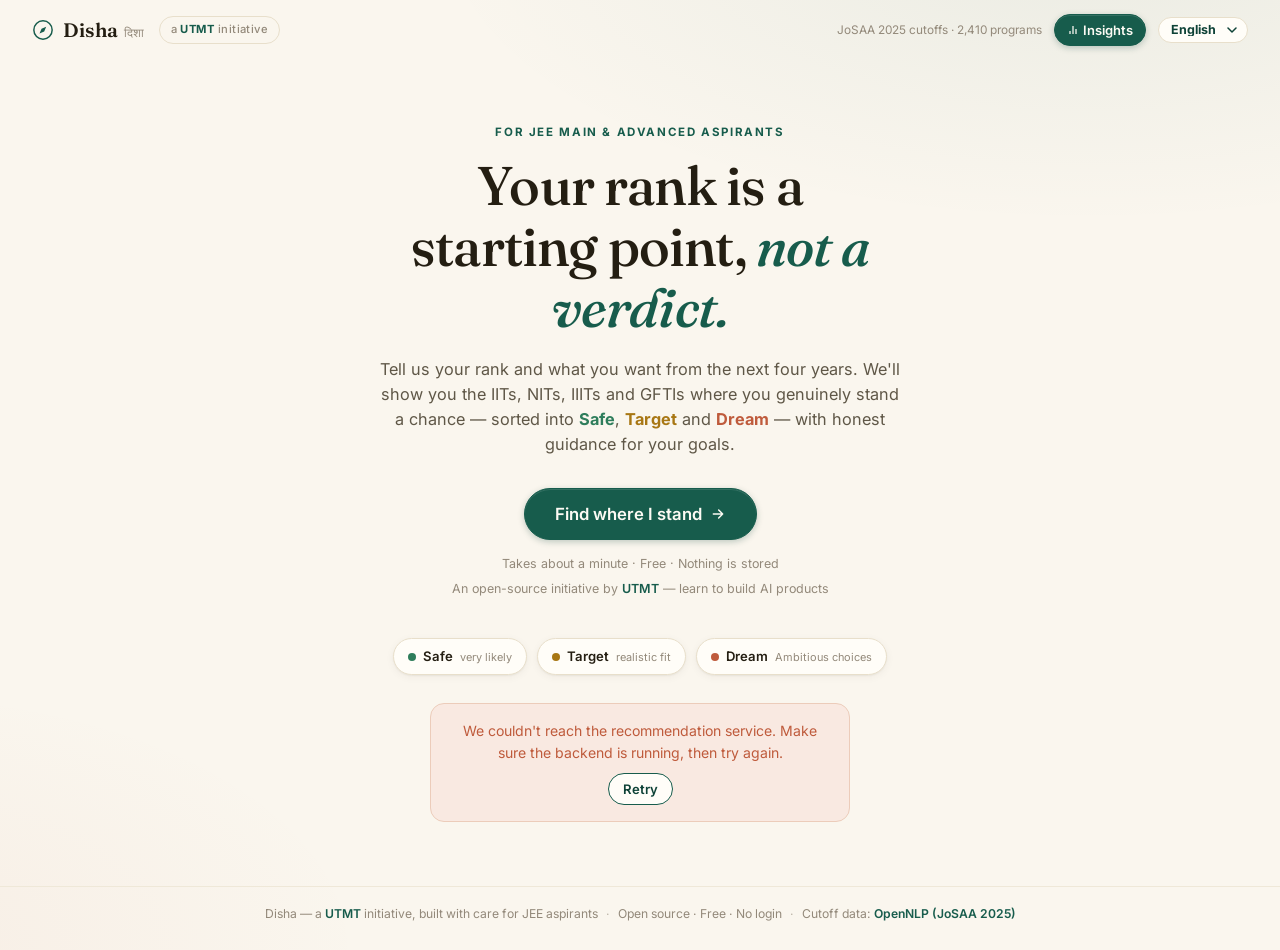
==== templates/disha_templates/index.html @ e451968d "chore: update disclaimer text to accurately reflect JoSAA 2025 R1-R6 multi-category cutoff data" ====
<!DOCTYPE html>
<html lang="en">

<head>
  <meta charset="UTF-8" />
  <meta name="viewport" content="width=device-width, initial-scale=1.0, viewport-fit=cover" />
  <title>Disha — Find your direction after JEE</title>
  <meta name="description"
    content="Disha, a UTMT initiative — a calm, guided college counsellor for JEE aspirants. Enter your rank and goals, and see which IITs, NITs, IIITs and GFTIs realistically fit — grouped into Safe, Target and Dream with personal guidance." />
  <meta name="theme-color" content="#faf6ee" />
  <link rel="icon" type="image/svg+xml" href="assets/favicon.svg" />
  <link rel="apple-touch-icon" href="assets/favicon.svg" />
  <link rel="manifest" href="manifest.json" />
  <!-- Fonts load NON-BLOCKING so first paint never waits on the CDN over slow
       networks. The page renders immediately with the system-font fallbacks in
       style.css; Fraunces / Inter swap in once (if) they arrive. -->
  <link rel="preconnect" href="https://fonts.googleapis.com" />
  <link rel="preconnect" href="https://fonts.gstatic.com" crossorigin />
  <link rel="stylesheet" media="print" onload="this.media='all'"
    href="https://fonts.googleapis.com/css2?family=Fraunces:opsz,wght@9..144,400;9..144,500;9..144,600&family=Inter:wght@400;500;600;700&display=swap" />
  <noscript>
    <link rel="stylesheet"
      href="https://fonts.googleapis.com/css2?family=Fraunces:opsz,wght@9..144,400;9..144,500;9..144,600&family=Inter:wght@400;500;600;700&display=swap" />
  </noscript>
  <link rel="stylesheet" href="css/style.css" />
</head>

<body>

  <!-- ───────────────────────── Header ───────────────────────── -->
  <header class="topbar">
    <a class="wordmark" href="." id="wordmark" aria-label="Disha — home">
      <svg class="wordmark__mark" width="22" height="22" viewBox="0 0 24 24" fill="none" aria-hidden="true">
        <circle cx="12" cy="12" r="10" stroke="currentColor" stroke-width="1.6" />
        <path d="M15.5 8.5l-2.2 5.1-5.1 2.2 2.2-5.1 5.1-2.2z" fill="currentColor" />
      </svg>
      <span class="wordmark__text">Disha <span class="wordmark__devanagari" aria-hidden="true">दिशा</span></span>
    </a>
    <a class="utmt-badge" href="https://www.utmt.org" target="_blank" rel="noopener">a <strong>UTMT</strong>
      initiative</a>
    <div class="topbar__right">
      <span class="topbar__data-note"><span data-i18n="header.dataNotePre">JoSAA 2025 cutoffs · </span><span
          id="program-count">2,410</span><span data-i18n="header.dataNotePost"> programs</span></span>
      <a href="stats" class="btn btn--primary btn--sm" style="text-decoration: none; display: inline-flex; align-items: center; gap: 4px; height: 32px; padding: 0 12px; font-size: 13px;">
        <svg width="12" height="12" viewBox="0 0 24 24" fill="none" stroke="currentColor" stroke-width="2.5">
          <path d="M18 20V10M12 20V4M6 20v-6"/>
        </svg>
        <span>Insights</span>
      </a>
      <select class="lang-select" id="lang-select" aria-label="Select Language">
        <option value="en">English</option>
        <option value="hi">हिन्दी</option>
        <option value="gu">ગુજરાતી</option>
        <option value="kn">ಕನ್ನಡ</option>
      </select>
      <button type="button" class="btn btn--ghost btn--sm" id="restart-btn" data-i18n="header.restart" hidden>Start
        over</button>
    </div>
  </header>

  <main id="main">

    <!-- ───────────────────────── View: Welcome ───────────────────────── -->
    <section class="view view--welcome is-active" id="view-welcome" aria-label="Welcome">
      <div class="welcome">
        <p class="eyebrow welcome__eyebrow" data-i18n="welcome.eyebrow">For JEE Main &amp; Advanced aspirants</p>
        <h1 class="welcome__title" data-i18n-html="welcome.titleHtml">Your rank is a starting&nbsp;point, <em>not a
            verdict.</em></h1>
        <p class="welcome__lede" data-i18n-html="welcome.ledeHtml">
          Tell us your rank and what you want from the next four years.
          We'll show you the IITs, NITs, IIITs and GFTIs where you genuinely stand a chance —
          sorted into <strong class="tone-safe">Safe</strong>, <strong class="tone-target">Target</strong>
          and <strong class="tone-reach">Dream</strong> — with honest guidance for your goals.
        </p>
        <button type="button" class="btn btn--primary btn--lg welcome__cta" id="begin-btn">
          <span data-i18n="welcome.cta">Find where I stand</span>
          <svg width="16" height="16" viewBox="0 0 24 24" fill="none" stroke="currentColor" stroke-width="2.2"
            stroke-linecap="round" stroke-linejoin="round" aria-hidden="true">
            <path d="M5 12h14M13 6l6 6-6 6" />
          </svg>
        </button>
        <p class="welcome__trust" data-i18n="welcome.trust">Takes about a minute · Free · Nothing is stored</p>
        <p class="welcome__utmt" data-i18n-html="welcome.utmtHtml">An open-source initiative by <a
            href="https://www.utmt.org" target="_blank" rel="noopener">UTMT</a> — learn to build AI products</p>

        <div class="welcome__legend" aria-hidden="true">
          <div class="legend-chip"><span class="dot dot--safe"></span><span data-i18n="welcome.legendSafe">Safe</span>
            <small data-i18n="welcome.legendSafeSub">very likely</small></div>
          <div class="legend-chip"><span class="dot dot--target"></span><span
              data-i18n="welcome.legendTarget">Target</span> <small data-i18n="welcome.legendTargetSub">realistic
              fit</small></div>
          <div class="legend-chip"><span class="dot dot--reach"></span><span
              data-i18n="welcome.legendReach">Dream</span> <small data-i18n="welcome.legendReachSub">Ambitious choices</small>
          </div>
        </div>
      </div>

      <div class="offline-note" id="meta-offline" hidden>
        <p data-i18n="welcome.offline">We couldn't reach the recommendation service. Make sure the backend is running,
          then try again.</p>
        <button type="button" class="btn btn--ghost btn--sm" id="retry-meta-btn"
          data-i18n="welcome.retry">Retry</button>
      </div>
    </section>

    <!-- ───────────────────────── View: Guided flow ───────────────────────── -->
    <section class="view view--flow" id="view-flow" aria-label="Your details">
      <div class="flow">
        <div class="flow__head">
          <button type="button" class="flow__back" id="flow-back" data-i18n-aria="flow.back"
            aria-label="Previous question">
            <svg width="16" height="16" viewBox="0 0 24 24" fill="none" stroke="currentColor" stroke-width="2.2"
              stroke-linecap="round" stroke-linejoin="round" aria-hidden="true">
              <path d="M19 12H5M11 18l-6-6 6-6" />
            </svg>
          </button>
          <div class="flow__progress" role="progressbar" aria-valuemin="1" aria-valuemax="5" aria-valuenow="1"
            id="flow-progressbar">
            <div class="flow__progress-fill" id="flow-progress-fill"></div>
          </div>
          <span class="flow__count" id="flow-count">1 / 5</span>
        </div>

        <form id="flow-form" novalidate>

          <!-- Step 1: Ranks -->
          <fieldset class="step" data-step="0">
            <p class="eyebrow" data-i18n="flow.s1Eyebrow">First things first</p>
            <h2 class="step__title" data-i18n="flow.s1Title">What's your rank?</h2>
            <p class="step__hint" data-i18n="flow.s1Hint">Enter whichever ranks you have — at least one. Use your CRL
              (Common Rank List) rank.</p>

            <div class="field">
              <label class="field__label" for="mains-rank" data-i18n="flow.mainsLabel">JEE Main category rank</label>
              <input class="input input--rank" id="mains-rank" type="text" inputmode="numeric" autocomplete="off"
                data-i18n-ph="flow.mainsPlaceholder" placeholder="e.g. 12,500" />
              <p class="field__note" data-i18n="flow.mainsNote">Used for NITs, IIITs and GFTIs.</p>
            </div>

            <div class="field">
              <label class="field__label" for="adv-rank"><span data-i18n="flow.advLabel">JEE Advanced category rank</span> <span
                  class="field__optional" data-i18n="flow.optional">optional</span></label>
              <input class="input input--rank" id="adv-rank" type="text" inputmode="numeric" autocomplete="off"
                data-i18n-ph="flow.advPlaceholder" placeholder="Leave blank if you didn't appear" />
              <p class="field__note" data-i18n="flow.advNote">Used for IITs.</p>
            </div>

            <p class="field__error" id="error-ranks" role="alert" hidden></p>
          </fieldset>

          <!-- Step 2: About you -->
          <fieldset class="step" data-step="1" hidden>
            <p class="eyebrow" data-i18n="flow.s2Eyebrow">About you</p>
            <h2 class="step__title" data-i18n="flow.s2Title">A little about you</h2>
            <p class="step__hint" data-i18n="flow.s2Hint">This decides which seat pools and quotas apply to you.</p>

            <div class="field">
              <span class="field__label" id="gender-label" data-i18n="flow.genderLabel">Gender</span>
              <div class="choice-row" role="radiogroup" aria-labelledby="gender-label" id="gender-row">
                <button type="button" class="choice is-selected" role="radio" aria-checked="true" data-value="male"
                  data-i18n="gender.male">Male</button>
                <button type="button" class="choice" role="radio" aria-checked="false" data-value="female"
                  data-i18n="gender.female">Female</button>
                <button type="button" class="choice" role="radio" aria-checked="false" data-value="other"
                  data-i18n="gender.other">Other</button>
              </div>
              <p class="field__note" id="gender-note">&nbsp;</p>
            </div>

            <div class="field">
              <label class="field__label" for="seat-category" data-i18n="flow.categoryLabel">Reservation
                category</label>
              <select class="input" id="seat-category"></select>
              <div class="checkbox-container">
                <input type="checkbox" id="seat-category-pwd" />
                <label for="seat-category-pwd" data-i18n="flow.pwdLabel">Persons with Disabilities (PwD)</label>
              </div>
              <p class="field__note" id="category-note"></p>
            </div>
          </fieldset>

          <!-- Step 3: Home state -->
          <fieldset class="step" data-step="2" hidden>
            <p class="eyebrow" data-i18n="flow.s3Eyebrow">Where you're from</p>
            <h2 class="step__title" data-i18n="flow.s3Title">Your home state</h2>
            <p class="step__hint" data-i18n="flow.s3Hint">The state where you passed Class 12. NITs reserve half their
              seats for home-state students, so this genuinely changes your options.</p>

            <div class="field">
              <label class="field__label" for="home-state" data-i18n="flow.stateLabel">State / Union Territory</label>
              <select class="input" id="home-state">
                <option value="" disabled selected data-i18n="flow.statePlaceholder">Choose your state…</option>
              </select>
              <p class="field__error" id="error-state" role="alert" hidden></p>
            </div>
          </fieldset>

          <!-- Step 4: Interest (REMOVED FROM ONBOARDING FLOW) -->
          <div id="goal-grid" hidden></div>
          <p id="error-goal" hidden></p>

          <!-- Step 4: Branch preference -->
          <fieldset class="step" data-step="3" hidden>
            <p class="eyebrow" data-i18n="flow.s5Eyebrow">Branch focus</p>
            <h2 class="step__title" data-i18n="flow.s5Title">Any branch in mind?</h2>
            <p class="step__hint" data-i18n="flow.s5Hint">Pick the branch families you'd consider. Leave it on “Any” to
              keep every branch in your results.</p>

            <div class="branch-grid" id="branch-grid" role="group" aria-label="Branch preference"></div>
          </fieldset>

          <!-- Step 5: Review -->
          <fieldset class="step" data-step="4" hidden>
            <p class="eyebrow" data-i18n="flow.s6Eyebrow">One last look</p>
            <h2 class="step__title" data-i18n="flow.s6Title">Did we get this right?</h2>
            <p class="step__hint" data-i18n="flow.s6Hint">Tap any row to change it.</p>

            <ul class="review" id="review-list"></ul>
          </fieldset>

          <div class="flow__foot">
            <button type="submit" class="btn btn--primary btn--lg" id="flow-next"
              data-i18n="flow.continue">Continue</button>
            <p class="flow__kbd-hint"><span data-i18n="flow.kbdHint">press</span> <kbd>Enter</kbd> ↵</p>
          </div>
        </form>
      </div>
    </section>

    <!-- ───────────────────────── View: Loading ───────────────────────── -->
    <section class="view view--loading" id="view-loading" aria-label="Finding your colleges">
      <div class="loading">
        <svg class="loading__compass" width="56" height="56" viewBox="0 0 24 24" fill="none" aria-hidden="true">
          <circle cx="12" cy="12" r="10" stroke="currentColor" stroke-width="1.4" />
          <path d="M15.5 8.5l-2.2 5.1-5.1 2.2 2.2-5.1 5.1-2.2z" fill="currentColor" />
        </svg>
        <p class="loading__text" id="loading-text">Reading last year's cutoffs…</p>
      </div>
    </section>

    <!-- ───────────────────────── View: Error ───────────────────────── -->
    <section class="view view--error" id="view-error" aria-label="Something went wrong" role="alert">
      <div class="error-box">
        <h2 class="error-box__title" data-i18n="error.title">That didn't work</h2>
        <p id="error-message" data-i18n="error.generic">Something went wrong. Please try again.</p>
        <div class="error-box__actions">
          <button type="button" class="btn btn--primary" id="retry-btn" data-i18n="error.retry">Try again</button>
          <button type="button" class="btn btn--ghost" id="error-edit-btn" data-i18n="error.edit">Edit my
            details</button>
        </div>
      </div>
    </section>

    <!-- ───────────────────────── View: Results ───────────────────────── -->
    <section class="view view--results" id="view-results" aria-label="Your results">

      <div class="results-layout">

        <!-- Live "counsellor dashboard" panel: edit any input, results refresh
           instantly. Left sidebar on desktop, collapsible top panel on mobile. -->
        <aside class="results-panel" id="results-panel" aria-label="Edit your inputs">
          <button type="button" class="panel-toggle" id="panel-toggle" aria-expanded="false" aria-controls="panel-body">
            <svg width="15" height="15" viewBox="0 0 24 24" fill="none" stroke="currentColor" stroke-width="2"
              stroke-linecap="round" stroke-linejoin="round" aria-hidden="true">
              <path d="M4 6h16M7 12h10M10 18h4" />
            </svg>
            <span data-i18n="panel.toggle">Filter / Edit</span>
            <svg class="panel-toggle__chevron" width="14" height="14" viewBox="0 0 24 24" fill="none"
              stroke="currentColor" stroke-width="2.2" stroke-linecap="round" stroke-linejoin="round"
              aria-hidden="true">
              <path d="M6 9l6 6 6-6" />
            </svg>
          </button>

          <form class="panel-body" id="panel-body" novalidate>
            <div class="panel-head">
              <p class="eyebrow" data-i18n="panel.title">Your inputs</p>
              <p class="panel__subtitle" data-i18n="panel.subtitle">Change anything — results update live.</p>
            </div>

            <!-- Data Source toggle removed — extended mode no longer available. -->
            <!-- All categories are now enabled in the 2025 dataset. -->

            <div class="panel-field">
              <label class="panel-field__label" for="panel-mains-rank" data-i18n="panel.mainsLabel">JEE Main
                category rank</label>
              <input class="input input--sm" id="panel-mains-rank" type="text" inputmode="numeric" autocomplete="off"
                data-i18n-ph="panel.mainsPlaceholder" placeholder="e.g. 12,500" />
            </div>

            <div class="panel-field">
              <label class="panel-field__label" for="panel-adv-rank" data-i18n="panel.advLabel">JEE Advanced
                category rank</label>
              <input class="input input--sm" id="panel-adv-rank" type="text" inputmode="numeric" autocomplete="off"
                data-i18n-ph="panel.advPlaceholder" placeholder="Optional" />
            </div>

            <div class="panel-field">
              <span class="panel-field__label" id="panel-gender-label" data-i18n="panel.genderLabel">Gender</span>
              <div class="choice-row choice-row--sm" role="radiogroup" aria-labelledby="panel-gender-label"
                id="panel-gender-row"></div>
            </div>

            <!-- seat-category: all categories available in the 2025 dataset -->
            <!-- TODO (reworkable): unlock the select; currently locked to OPEN in applyDataModeToCategory() -->
            <div class="panel-field" id="panel-category-field">
              <label class="panel-field__label" for="panel-seat-category"
                data-i18n="panel.categoryLabel">Category</label>
              <select class="input input--sm" id="panel-seat-category"></select>
              <!-- Category hint removed — all categories now available in 2025 data -->
            </div>

            <div class="panel-field">
              <label class="panel-field__label" for="panel-home-state" data-i18n="panel.stateLabel">Home state</label>
              <select class="input input--sm" id="panel-home-state"></select>
            </div>





            <!-- College vs Branch Priority slider removed and moved to results toolbar -->




            <div class="panel-field">
              <span class="panel-field__label" data-i18n="panel.branchLabel">Branch preference</span>
              <div class="branch-grid branch-grid--compact" id="panel-branch-grid" role="group"
                aria-label="Branch preference"></div>
            </div>

            <p class="panel__updating" id="panel-updating" hidden aria-live="polite">
              <span class="panel__spinner" aria-hidden="true"></span>
              <span data-i18n="panel.updating">Updating…</span>
            </p>
          </form>
        </aside>

        <div class="results-main">

          <div class="results-head">
            <div class="profile-chips" id="profile-chips"></div>
            <div class="results-actions">
              <button type="button" class="btn btn--ghost btn--sm" id="share-btn">
                <svg width="13" height="13" viewBox="0 0 24 24" fill="none" stroke="currentColor" stroke-width="2"
                  stroke-linecap="round" stroke-linejoin="round" aria-hidden="true">
                  <circle cx="18" cy="5" r="3" />
                  <circle cx="6" cy="12" r="3" />
                  <circle cx="18" cy="19" r="3" />
                  <path d="M8.6 13.5l6.8 4M15.4 6.5l-6.8 4" />
                </svg>
                <span data-i18n="results.share">Share</span>
              </button>
              <button type="button" class="btn btn--ghost btn--sm" id="copy-link-btn">
                <svg width="13" height="13" viewBox="0 0 24 24" fill="none" stroke="currentColor" stroke-width="2"
                  stroke-linecap="round" stroke-linejoin="round" aria-hidden="true">
                  <path d="M10 13a5 5 0 007.5.5l3-3a5 5 0 00-7-7l-1.5 1.5" />
                  <path d="M14 11a5 5 0 00-7.5-.5l-3 3a5 5 0 007 7L12 19" />
                </svg>
                <span id="copy-link-label" data-i18n="results.copyLink">Copy link</span>
              </button>
              <button type="button" class="btn btn--ghost btn--sm" id="print-btn">
                <svg width="13" height="13" viewBox="0 0 24 24" fill="none" stroke="currentColor" stroke-width="2"
                  stroke-linecap="round" stroke-linejoin="round" aria-hidden="true">
                  <path d="M6 9V2h12v7" />
                  <path d="M6 18H4a2 2 0 01-2-2v-5a2 2 0 012-2h16a2 2 0 012 2v5a2 2 0 01-2 2h-2" />
                  <rect x="6" y="14" width="12" height="8" />
                </svg>
                <span data-i18n="results.print">Print / Save PDF</span>
              </button>
              <button type="button" class="btn btn--ghost btn--sm" id="edit-profile-btn">
                <svg width="13" height="13" viewBox="0 0 24 24" fill="none" stroke="currentColor" stroke-width="2"
                  stroke-linecap="round" stroke-linejoin="round" aria-hidden="true">
                  <path d="M17 3a2.8 2.8 0 014 4L7.5 20.5 2 22l1.5-5.5L17 3z" />
                </svg>
                <span data-i18n="results.edit">Edit</span>
              </button>
            </div>
          </div>

          <!-- Counsellor's note -->
          <article class="note">
            <div class="note__rule" aria-hidden="true"></div>
            <div class="note__body">
              <p class="eyebrow note__eyebrow" data-i18n="results.noteEyebrow">A note for you</p>
              <h2 class="note__headline" id="note-headline" data-i18n="results.noteHeadlineDefault">Here's where you
                stand.</h2>
              <p class="note__text" id="note-guidance"></p>
              <ul class="note__tips" id="note-tips"></ul>
            </div>
          </article>

          <div class="api-notes" id="api-notes" hidden></div>

          <!-- Standing spectrum header -->
          <div class="spectrum-header" id="spectrum-header" style="display: none;">
            <h4 class="spectrum-title" data-i18n="results.standingTitle">Your standing</h4>
          </div>

          <!-- Standing spectrum -->
          <div class="spectrum" id="spectrum" role="group" aria-label="Your standing at a glance">
            <button type="button" class="zone zone--safe" data-zone="Safe">
              <span class="zone__count" id="zone-count-safe">0</span>
              <span class="zone__name" data-i18n="zones.safeName">Safe</span>
              <span class="zone__sub" data-i18n="zones.safeSub">strong backups</span>
            </button>
            <button type="button" class="zone zone--target is-hot" data-zone="Achievable">
              <span class="zone__count" id="zone-count-target">0</span>
              <span class="zone__name" data-i18n="zones.targetName">Target</span>
              <span class="zone__sub" data-i18n="zones.targetSub">your best-fit zone</span>
            </button>
            <button type="button" class="zone zone--reach" data-zone="Reach">
              <span class="zone__count" id="zone-count-reach">0</span>
              <span class="zone__name" data-i18n="zones.reachName">Dream</span>
              <span class="zone__sub" data-i18n="zones.reachSub">Ambitious choices</span>
            </button>
          </div>
          <p class="spectrum-note" style="font-size: 13px; color: var(--color-text-muted); margin-top: 12px; margin-bottom: 24px; text-align: center;" data-i18n-html="results.standingNote">
            <strong>Safe:</strong> In top 25% of last year's class. &nbsp;
            <strong>Target:</strong> Inside last year's cutoff. &nbsp;
            <strong>Dream:</strong> Outside last year's cutoff, but possible.
          </p>

          <!-- Rank ruler — zoomed-out hero: every eligible pick on one log rank axis -->
          <section class="ruler" id="ruler" role="group" aria-label="Rank ruler: where you stand against every match"
            hidden></section>

          <!-- Filter toolbar -->
          <div class="toolbar" id="toolbar">
            
            <!-- Section 1: Primary Filters -->
            <div class="toolbar-section toolbar-section--primary">
              <div class="toolbar-row">
                <div class="searchbox">
                  <svg width="14" height="14" viewBox="0 0 20 20" aria-hidden="true">
                    <path
                      d="M9 3.5a5.5 5.5 0 1 0 3.4 9.8l3.2 3.2a.9.9 0 0 0 1.3-1.3l-3.2-3.2A5.5 5.5 0 0 0 9 3.5zm-3.7 5.5a3.7 3.7 0 1 1 7.4 0 3.7 3.7 0 0 1-7.4 0z"
                      fill="currentColor" />
                  </svg>
                  <input type="search" id="filter-search" data-i18n-ph="results.searchPlaceholder"
                    placeholder="Search institute or branch…" data-i18n-aria="results.searchAria"
                    aria-label="Search results" />
                </div>
                <div class="type-chips" id="type-chips" role="group" aria-label="Filter by institute type">
                  <button type="button" class="chip is-active" data-type="" data-i18n="results.typeAll">All</button>
                  <button type="button" class="chip" data-type="IIT_TOP5">IIT Top 5</button>
                  <button type="button" class="chip" data-type="IIT_REST">IIT Rest</button>
                  <button type="button" class="chip" data-type="NIT">NIT</button>
                  <button type="button" class="chip" data-type="IIIT">IIIT</button>
                  <button type="button" class="chip" data-type="GFTI">GFTI</button>
                </div>
                <!-- State Filter (in place of region filter) -->
                <select class="sort-select" id="filter-state" aria-label="Filter by state">
                  <option value="all" data-i18n="stateFilter.all">All States</option>
                </select>
              </div>
            </div>

            <!-- Section 2: Recommendation Preferences -->
            <div class="toolbar-section toolbar-section--preferences">
              <div class="toolbar-row">
                <div class="toolbar-controls-group">
                  <div class="priority-group" id="priority-group" style="display: inline-flex; align-items: center; gap: 8px;">
                    <select class="sort-select" id="panel-goal" aria-label="Career goal"></select>
                    <div style="position: relative; display: inline-flex;">
                      <div class="view-toggle" id="priority-toggle" role="group" aria-label="College vs Branch Priority">
                        <button type="button" class="view-toggle-btn" id="priority-branch" data-ratio="0.2">
                          <span class="full-label" data-i18n="results.priorityBranchFull">Favour Branch</span>
                          <span class="short-label" data-i18n="results.priorityBranchShort">Branch</span>
                        </button>
                        <button type="button" class="view-toggle-btn is-active" id="priority-balanced" data-ratio="0.5">
                          <span class="full-label" data-i18n="results.priorityBalanced">Balanced</span>
                          <span class="short-label" data-i18n="results.priorityBalanced">Balanced</span>
                        </button>
                        <button type="button" class="view-toggle-btn" id="priority-college" data-ratio="0.8">
                          <span class="full-label" data-i18n="results.priorityCollegeFull">Favour College</span>
                          <span class="short-label" data-i18n="results.priorityCollegeShort">College</span>
                        </button>
                      </div>
                      <!-- Tooltip prompt for undecided goal -->
                      <div class="priority-tooltip" id="priority-goal-tooltip" hidden>
                        <span data-i18n="results.noGoalPrompt">Set your Career Goal to get branch-specific rankings.</span>
                        <button type="button" class="btn btn--link btn--sm" id="priority-goal-focus" style="padding: 0; text-decoration: underline; color: #fff; font-weight: 600;" data-i18n="results.noGoalPromptAction">Set Goal</button>
                      </div>
                    </div>
                  </div>
                </div>
              </div>
            </div>

            <!-- Section 3: Display Controls -->
            <div class="toolbar-section toolbar-section--display">
              <div class="toolbar-row">
                <div class="toolbar-controls-group">
                  <div class="view-toggle" role="group" aria-label="View toggle">
                    <button type="button" class="view-toggle-btn" id="view-by-branch" data-i18n="results.byBranch">By branch</button>
                    <button type="button" class="view-toggle-btn" id="view-by-college" data-i18n="results.byCollege">By college</button>
                  </div>
                  <select class="sort-select" id="results-sort" aria-label="Sort options"></select>
                </div>
              </div>
            </div>

            <!-- Section 4: Additional Filters & Actions -->
            <div class="toolbar-section toolbar-section--actions">
              <div class="toolbar-row" style="justify-content: space-between;">
                <select class="sort-select" id="filter-region" aria-label="Filter by region" style="flex: 1; max-width: 300px;">
                  <option value="all" data-i18n="region.all">Select geographic location</option>
                  <option value="metro" data-i18n="region.metro">Metro Cities Only</option>
                  <option value="north" data-i18n="region.north">North India</option>
                  <option value="south" data-i18n="region.south">South India</option>
                  <option value="east" data-i18n="region.east">East India</option>
                  <option value="west" data-i18n="region.west">West India</option>
                  <option value="northeast" data-i18n="region.northeast">Northeast / Hills</option>
                </select>
                <button type="button" class="btn--link" id="expand-collapse-all-btn"></button>
              </div>
            </div>

          </div>

          <!-- Result sections (populated by JS) -->
          <div id="result-sections" aria-live="polite"></div>

          <div class="empty-state" id="empty-filtered" hidden>
            <p><strong data-i18n="results.emptyFilteredTitle">Nothing matches those filters.</strong></p>
            <p data-i18n="results.emptyFilteredBody">Try clearing the search or showing all institute types.</p>
            <button type="button" class="btn btn--ghost btn--sm" id="clear-filters-btn"
              data-i18n="results.clearFilters">Clear filters</button>
          </div>

          <div class="empty-state" id="empty-results" hidden>
            <p><strong data-i18n="results.emptyResultsTitle">We couldn't find close matches.</strong></p>
            <p data-i18n="results.emptyResultsBody">Your rank may sit far from this dataset's cutoff windows for the
              filters chosen. Try adding your other rank, or double-check your home state.</p>
            <button type="button" class="btn btn--primary btn--sm" id="empty-edit-btn"
              data-i18n="results.emptyEdit">Edit my details</button>
          </div>



          <p class="disclaimer" data-i18n-html="results.disclaimerHtml">
            Based on actual JoSAA 2025 round-wise cutoff data (R1 to R6) across all reservation categories. 
            These recommendations are for guidance purposes and should be verified with the official JoSAA counselling data on <strong>josaa.nic.in</strong> before finalizing choices.
          </p>

        </div><!-- /.results-main -->
      </div><!-- /.results-layout -->
      <!-- Choice List floating button and drawer -->
      <button type="button" class="btn btn--primary" id="choice-list-trigger"
        style="position: fixed; bottom: 24px; right: 24px; z-index: 1000; box-shadow: 0 4px 20px rgba(0,0,0,0.2); display: none; align-items: center; gap: 8px; border-radius: 50px; padding: 12px 20px;">
        <svg width="16" height="16" viewBox="0 0 24 24" fill="none" stroke="currentColor" stroke-width="2"
          stroke-linecap="round" stroke-linejoin="round">
          <path d="M19 21l-7-5-7 5V5a2 2 0 0 1 2-2h10a2 2 0 0 1 2 2z" />
        </svg>
        <span>My Preference List</span> (<span id="choice-count">0</span>)
      </button>

      <div class="choice-drawer" id="choice-drawer" hidden>
        <div class="choice-drawer__overlay" id="choice-drawer-overlay"></div>
        <div class="choice-drawer__content">
          <div class="choice-drawer__header">
            <h3>My Preference List</h3>
            <div style="display: flex; align-items: center; gap: 12px;">
              <button type="button" class="btn btn--link btn--sm" id="choice-clear-all" style="color: #ef4444; padding: 0 4px; font-size: 13px; font-weight: 500; display: none; background: transparent; border: none; cursor: pointer;">Clear All</button>
              <button type="button" class="choice-drawer__close" id="choice-drawer-close" style="margin-left: 4px;">&times;</button>
            </div>
          </div>
          <div class="choice-drawer__body">
            <p class="choice-drawer__hint">Drag and drop options to rearrange your custom preference list.</p>
            <ul class="choice-drawer__list" id="choice-drawer-list"></ul>
          </div>
          <div class="choice-drawer__footer" style="display: flex; gap: 12px; margin-top: 16px;">
            <button type="button" class="btn btn--ghost btn--sm" id="choice-export-csv" style="flex: 1;">Export
              CSV</button>
            <button type="button" class="btn btn--primary btn--sm" id="choice-export-pdf" style="flex: 1;">Print
              List</button>
          </div>
        </div>
      </div>

    </section>

  </main>

  <footer class="footer">
    <span data-i18n-html="footer.aboutHtml">Disha — a <a href="https://www.utmt.org" target="_blank"
        rel="noopener">UTMT</a> initiative, built with care for JEE aspirants</span>
    <span class="footer__sep" aria-hidden="true">·</span>
    <span data-i18n="footer.openSource">Open source · Free · No login</span>
    <span class="footer__sep" aria-hidden="true">·</span>
    <span data-i18n-html="footer.dataHtml">Cutoff data: <a href="https://github.com/atmabodha/OpenNLP" target="_blank"
        rel="noopener">OpenNLP (JoSAA 2025)</a></span>
  </footer>

  <script src="js/config.js"></script>
  <script src="js/i18n.js"></script>
  <script src="js/api.js"></script>
  <script src="js/app.js" defer></script>
</body>

</html>
---- templates/disha_templates/css/style.css ----
/* ════════════════════════════════════════════════════════════════════════
   Disha — design system
   A warm, editorial "counsellor's desk" aesthetic:
   paper cream surfaces, deep ink type, pine / ochre / terracotta accents.
   Fraunces (display serif) + Inter (UI sans). Mobile-first.
   ════════════════════════════════════════════════════════════════════════ */

:root {
  /* surfaces */
  --paper: #faf6ee;
  --paper-deep: #f2ecdd;
  --card: #fffdf8;
  --line: #e8dfcb;
  --line-soft: #efe8d8;

  /* ink */
  --ink: #241e12;
  --ink-soft: #5f5747;
  --ink-faint: #93897a;

  /* brand */
  --pine: #175c4c;
  --pine-deep: #0e4237;
  --pine-tint: #e3ede7;

  /* zones */
  --safe: #2e7d5b;
  --safe-bg: #e8f1e9;
  --safe-line: #c4dcc9;
  --target: #a87714;
  --target-bg: #f7eed7;
  --target-line: #e6d4a8;
  --reach: #bf5b3c;
  --reach-bg: #f9e9e1;
  --reach-line: #ecccba;

  /* misc */
  --radius: 14px;
  --radius-sm: 9px;
  --shadow-sm: 0 1px 2px rgba(60, 48, 22, 0.06), 0 2px 8px rgba(60, 48, 22, 0.05);
  --shadow-md: 0 2px 6px rgba(60, 48, 22, 0.07), 0 12px 32px rgba(60, 48, 22, 0.09);
  --serif: "Fraunces", "Georgia", serif;
  --sans: "Inter", -apple-system, "Segoe UI", sans-serif;
  --ease-out: cubic-bezier(0.22, 1, 0.36, 1);
}

/* ── Reset & base ──────────────────────────────────────────────────────── */

*,
*::before,
*::after {
  box-sizing: border-box;
}

/* [hidden] must always win, even over display rules below */
[hidden] {
  display: none !important;
}

html {
  -webkit-text-size-adjust: 100%;
}

body {
  margin: 0;
  min-height: 100dvh;
  display: flex;
  flex-direction: column;
  font-family: var(--sans);
  font-size: 16px;
  line-height: 1.55;
  color: var(--ink);
  background:
    radial-gradient(1100px 500px at 85% -8%, rgba(23, 92, 76, 0.07), transparent 60%),
    radial-gradient(900px 480px at -10% 100%, rgba(191, 91, 60, 0.05), transparent 55%),
    var(--paper);
  -webkit-font-smoothing: antialiased;
}

h1,
h2,
h3 {
  margin: 0;
  font-weight: 600;
}

p {
  margin: 0;
}

ul {
  margin: 0;
  padding: 0;
  list-style: none;
}

fieldset {
  margin: 0;
  padding: 0;
  border: 0;
  min-width: 0;
}

kbd {
  font-family: var(--sans);
  font-size: 0.72rem;
  padding: 2px 6px;
  border: 1px solid var(--line);
  border-bottom-width: 2px;
  border-radius: 5px;
  background: var(--card);
  color: var(--ink-soft);
}

::selection {
  background: rgba(23, 92, 76, 0.18);
}

:focus-visible {
  outline: 2px solid var(--pine);
  outline-offset: 2px;
  border-radius: 4px;
}

/* ── Shared atoms ──────────────────────────────────────────────────────── */

.eyebrow {
  font-size: 0.72rem;
  font-weight: 700;
  letter-spacing: 0.14em;
  text-transform: uppercase;
  color: var(--pine);
}

.tone-safe {
  color: var(--safe);
}

.tone-target {
  color: var(--target);
}

.tone-reach {
  color: var(--reach);
}

/* Accessibility Focus Rings */
.btn:focus-visible, 
.choice:focus-visible, 
.chip:focus-visible, 
.view-toggle-btn:focus-visible, 
.zone:focus-visible, 
.panel-toggle:focus-visible, 
.data-mode-btn:focus-visible, 
.rsection__toggle-btn:focus-visible, 
.ccard__history-btn:focus-visible,
.choice-drawer__close:focus-visible,
.choice-drawer__item-remove:focus-visible,
.lang-select:focus-visible,
.flow__back:focus-visible,
.goal-card:focus-visible,
.branch-chip:focus-visible {
  outline: 2.5px solid var(--pine);
  outline-offset: 2px;
}

.btn {
  display: inline-flex;
  align-items: center;
  justify-content: center;
  gap: 8px;
  font-family: var(--sans);
  font-size: 0.95rem;
  font-weight: 600;
  padding: 12px 22px;
  border-radius: 999px;
  border: 1.5px solid transparent;
  cursor: pointer;
  transition: transform 0.1s var(--ease-out), box-shadow 0.2s, background-color 0.2s, border-color 0.2s, color 0.2s;
  -webkit-tap-highlight-color: transparent;
}

.btn:active {
  transform: scale(0.96);
}

.btn--primary {
  background: var(--pine);
  color: #fdfbf4;
  border-color: var(--pine);
  box-shadow: 0 2px 6px rgba(14, 66, 55, 0.25), inset 0 1px 0 rgba(255, 255, 255, 0.12);
}

.btn--primary:hover {
  background: var(--pine-deep);
  border-color: var(--pine-deep);
}

.btn--ghost {
  background: var(--card);
  color: var(--pine-deep);
  border-color: var(--pine);
}

.btn--ghost:hover {
  border-color: var(--pine-deep);
  color: var(--pine-deep);
  background: var(--pine-tint);
}

.btn--link {
  background: var(--card);
  border: 1.5px solid var(--pine);
  border-radius: 999px;
  padding: 6px 14px;
  color: var(--pine-deep);
  font-family: var(--sans);
  font-size: 0.8rem;
  font-weight: 700;
  cursor: pointer;
  display: inline-flex;
  align-items: center;
  gap: 4px;
  transition: background-color 0.15s, color 0.15s, border-color 0.15s, transform 0.1s;
  text-decoration: none;
  -webkit-tap-highlight-color: transparent;
}

.btn--link:hover {
  background: var(--pine-tint);
  border-color: var(--pine-deep);
  color: var(--pine-deep);
}

.btn--link:active {
  transform: scale(0.96);
}

.btn--lg {
  font-size: 1.05rem;
  padding: 15px 30px;
}

.btn--sm {
  font-size: 0.82rem;
  padding: 7px 14px;
}

.btn[disabled] {
  opacity: 0.55;
  cursor: default;
  pointer-events: none;
}

/* ── Topbar ────────────────────────────────────────────────────────────── */

.topbar {
  display: flex;
  align-items: center;
  justify-content: space-between;
  gap: 12px;
  padding: 14px clamp(16px, 4vw, 32px);
}

.wordmark {
  display: inline-flex;
  align-items: center;
  gap: 9px;
  text-decoration: none;
  color: var(--ink);
}

.wordmark__mark {
  color: var(--pine);
  flex: none;
}

.wordmark__text {
  font-family: var(--serif);
  font-size: 1.22rem;
  font-weight: 600;
  letter-spacing: 0.01em;
}

.wordmark__devanagari {
  font-family: var(--sans);
  font-size: 0.78rem;
  font-weight: 500;
  color: var(--ink-faint);
  margin-left: 2px;
}

.utmt-badge {
  font-size: 0.7rem;
  font-weight: 500;
  letter-spacing: 0.04em;
  color: var(--ink-faint);
  text-decoration: none;
  border: 1px solid var(--line);
  border-radius: 999px;
  padding: 4px 11px;
  margin-left: 2px;
  margin-right: auto;
  transition: color 0.2s, border-color 0.2s;
  white-space: nowrap;
}

.utmt-badge strong {
  color: var(--pine);
  font-weight: 700;
}

.utmt-badge:hover {
  color: var(--ink);
  border-color: var(--ink-faint);
}

.topbar__right {
  display: flex;
  align-items: center;
  gap: 12px;
}

.topbar__data-note {
  font-size: 0.74rem;
  color: var(--ink-faint);
}

@media (max-width: 480px) {
  .topbar__data-note,
  .utmt-badge {
    display: none;
  }
}

/* language toggle / dropdown */
.lang-select {
  font-family: var(--sans);
  font-size: 0.78rem;
  font-weight: 700;
  line-height: 1;
  color: var(--pine-deep);
  background: var(--card);
  border: 1.5px solid var(--line);
  border-radius: 999px;
  padding: 6px 28px 6px 12px;
  cursor: pointer;
  appearance: none;
  -webkit-appearance: none;
  background-image: url("data:image/svg+xml;utf8,<svg xmlns='http://www.w3.org/2000/svg' width='10' height='6' viewBox='0 0 10 6' fill='none'><path d='M1 1L5 5L9 1' stroke='%230e4237' stroke-width='1.5' stroke-linecap='round' stroke-linejoin='round'/></svg>");
  background-repeat: no-repeat;
  background-position: right 10px center;
  background-size: 10px 6px;
  transition: border-color 0.18s, background-color 0.18s;
  -webkit-tap-highlight-color: transparent;
}

.lang-select:hover {
  border-color: var(--pine);
  background: var(--pine-tint);
}

.lang-select:focus {
  outline: none;
  border-color: var(--pine);
}

.sort-select {
  font-family: var(--sans);
  font-size: 0.78rem;
  font-weight: 700;
  line-height: 1;
  color: var(--pine-deep);
  background: var(--card);
  border: 1.5px solid var(--line);
  border-radius: 999px;
  padding: 6px 28px 6px 12px;
  cursor: pointer;
  appearance: none;
  -webkit-appearance: none;
  background-image: url("data:image/svg+xml;utf8,<svg xmlns='http://www.w3.org/2000/svg' width='10' height='6' viewBox='0 0 10 6' fill='none'><path d='M1 1L5 5L9 1' stroke='%230e4237' stroke-width='1.5' stroke-linecap='round' stroke-linejoin='round'/></svg>");
  background-repeat: no-repeat;
  background-position: right 10px center;
  background-size: 10px 6px;
  transition: border-color 0.18s, background-color 0.18s;
  -webkit-tap-highlight-color: transparent;
}

.sort-select:hover {
  border-color: var(--pine);
  background: var(--pine-tint);
}

.sort-select:focus {
  outline: none;
  border-color: var(--pine);
}

/* ── View switching ────────────────────────────────────────────────────── */

main {
  flex: 1;
  display: flex;
  flex-direction: column;
}

.view {
  display: none;
  flex: 1;
  width: 100%;
  animation: view-in 0.45s var(--ease-out);
}

.view.is-active {
  display: flex;
  flex-direction: column;
}

@keyframes view-in {
  from {
    opacity: 0;
    transform: translateY(10px);
  }

  to {
    opacity: 1;
    transform: none;
  }
}

/* ── Welcome ───────────────────────────────────────────────────────────── */

.view--welcome {
  align-items: center;
  justify-content: center;
  padding: clamp(24px, 6vw, 64px) 20px;
}

.welcome {
  max-width: 620px;
  text-align: center;
  display: flex;
  flex-direction: column;
  align-items: center;
}

.welcome__eyebrow {
  animation: rise 0.6s var(--ease-out) both;
}

.welcome__title {
  font-family: var(--serif);
  font-size: clamp(2.1rem, 6.5vw, 3.4rem);
  line-height: 1.12;
  font-weight: 500;
  letter-spacing: -0.015em;
  margin-top: 14px;
  animation: rise 0.6s var(--ease-out) 0.08s both;
}

.welcome__title em {
  font-style: italic;
  color: var(--pine);
}

.welcome__lede {
  margin-top: 18px;
  max-width: 52ch;
  font-size: 1.02rem;
  color: var(--ink-soft);
  animation: rise 0.6s var(--ease-out) 0.16s both;
}

.welcome__cta {
  margin-top: 30px;
  animation: rise 0.6s var(--ease-out) 0.24s both;
}

.welcome__trust {
  margin-top: 14px;
  font-size: 0.78rem;
  color: var(--ink-faint);
  animation: rise 0.6s var(--ease-out) 0.3s both;
}

.welcome__utmt {
  margin-top: 6px;
  font-size: 0.78rem;
  color: var(--ink-faint);
  animation: rise 0.6s var(--ease-out) 0.34s both;
}

.welcome__utmt a {
  color: var(--pine);
  font-weight: 600;
  text-decoration: none;
}

.welcome__utmt a:hover {
  text-decoration: underline;
}

.welcome__legend {
  display: flex;
  flex-wrap: wrap;
  justify-content: center;
  gap: 10px;
  margin-top: 40px;
  animation: rise 0.6s var(--ease-out) 0.38s both;
}

.legend-chip {
  display: inline-flex;
  align-items: baseline;
  gap: 7px;
  font-size: 0.82rem;
  font-weight: 600;
  padding: 7px 14px;
  background: var(--card);
  border: 1px solid var(--line);
  border-radius: 999px;
  box-shadow: var(--shadow-sm);
}

.legend-chip small {
  font-weight: 400;
  color: var(--ink-faint);
}

.dot {
  width: 8px;
  height: 8px;
  border-radius: 50%;
  align-self: center;
}

.dot--safe {
  background: var(--safe);
}

.dot--target {
  background: var(--target);
}

.dot--reach {
  background: var(--reach);
}

@keyframes rise {
  from {
    opacity: 0;
    transform: translateY(14px);
  }

  to {
    opacity: 1;
    transform: none;
  }
}

.offline-note {
  margin: 28px auto 0;
  max-width: 420px;
  text-align: center;
  font-size: 0.88rem;
  color: var(--reach);
  background: var(--reach-bg);
  border: 1px solid var(--reach-line);
  border-radius: var(--radius);
  padding: 16px 20px;
  display: grid;
  gap: 10px;
  justify-items: center;
}

/* ── Guided flow ───────────────────────────────────────────────────────── */

.view--flow {
  align-items: center;
  padding: clamp(12px, 3vw, 32px) 20px 40px;
}

.flow {
  width: 100%;
  max-width: 560px;
  display: flex;
  flex-direction: column;
  flex: 1;
}

.flow__head {
  display: flex;
  align-items: center;
  gap: 14px;
  padding: 8px 0 26px;
}

.flow__back {
  display: inline-flex;
  align-items: center;
  justify-content: center;
  width: 36px;
  height: 36px;
  flex: none;
  border-radius: 50%;
  border: 1px solid var(--line);
  background: var(--card);
  color: var(--ink-soft);
  cursor: pointer;
  transition: opacity 0.2s, border-color 0.2s, transform 0.15s var(--ease-out);
}

.flow__back:hover {
  border-color: var(--ink-faint);
  color: var(--ink);
}

.flow__back:active {
  transform: scale(0.94);
}

.flow__back[disabled] {
  opacity: 0;
  pointer-events: none;
}

.flow__progress {
  flex: 1;
  height: 6px;
  border-radius: 999px;
  background: var(--line-soft);
  overflow: hidden;
}

.flow__progress-fill {
  height: 100%;
  width: 20%;
  border-radius: inherit;
  background: linear-gradient(90deg, var(--pine), #2c8a6f);
  transition: width 0.5s var(--ease-out);
}

.flow__count {
  font-size: 0.76rem;
  font-weight: 600;
  color: var(--ink-faint);
  font-variant-numeric: tabular-nums;
}

.step {
  animation: step-in 0.4s var(--ease-out);
}

.step[hidden] {
  display: none;
}

@keyframes step-in {
  from {
    opacity: 0;
    transform: translateX(26px);
  }

  to {
    opacity: 1;
    transform: none;
  }
}

.step.is-back {
  animation-name: step-in-back;
}

@keyframes step-in-back {
  from {
    opacity: 0;
    transform: translateX(-26px);
  }

  to {
    opacity: 1;
    transform: none;
  }
}

.step__title {
  font-family: var(--serif);
  font-size: clamp(1.6rem, 5vw, 2.1rem);
  font-weight: 500;
  letter-spacing: -0.01em;
  margin-top: 10px;
}

.step__hint {
  margin-top: 8px;
  font-size: 0.92rem;
  color: var(--ink-soft);
  max-width: 46ch;
}

/* fields */

.field {
  margin-top: 22px;
}

.field__label {
  display: block;
  font-size: 0.86rem;
  font-weight: 600;
  margin-bottom: 7px;
}

.field__optional {
  font-weight: 400;
  font-size: 0.76rem;
  color: var(--ink-faint);
  margin-left: 4px;
}

.input {
  width: 100%;
  font-family: var(--sans);
  font-size: 1rem;
  color: var(--ink);
  padding: 13px 16px;
  background: var(--card);
  border: 1.5px solid var(--line);
  border-radius: var(--radius-sm);
  transition: border-color 0.2s, box-shadow 0.2s;
  appearance: none;
}

.input:hover {
  border-color: var(--pine);
}

.input:focus {
  outline: none;
  border-color: var(--pine);
  box-shadow: 0 0 0 3px rgba(23, 92, 76, 0.14);
}

.input::placeholder {
  color: var(--ink-faint);
}

select.input {
  background-image: url("data:image/svg+xml,%3Csvg xmlns='http://www.w3.org/2000/svg' width='12' height='12' viewBox='0 0 24 24' fill='none' stroke='%235f5747' stroke-width='2.5' stroke-linecap='round' stroke-linejoin='round'%3E%3Cpath d='M6 9l6 6 6-6'/%3E%3C/svg%3E");
  background-repeat: no-repeat;
  background-position: right 14px center;
  padding-right: 40px;
  cursor: pointer;
}

.input--rank {
  font-family: var(--serif);
  font-size: 1.35rem;
  font-weight: 500;
  letter-spacing: 0.01em;
  font-variant-numeric: tabular-nums;
}

.field__note {
  margin-top: 6px;
  font-size: 0.78rem;
  color: var(--ink-faint);
}

.field__error {
  margin-top: 10px;
  font-size: 0.85rem;
  font-weight: 500;
  color: var(--reach);
}

/* choice pills (gender) */

.choice-row {
  display: flex;
  flex-wrap: wrap;
  gap: 8px;
}

.choice {
  font-family: var(--sans);
  font-size: 0.92rem;
  font-weight: 500;
  color: var(--ink-soft);
  padding: 11px 20px;
  background: var(--card);
  border: 1.5px solid var(--line);
  border-radius: 999px;
  cursor: pointer;
  transition: border-color 0.18s, background-color 0.18s, color 0.18s, transform 0.1s var(--ease-out);
  -webkit-tap-highlight-color: transparent;
}

.choice:hover {
  border-color: var(--pine);
  background-color: var(--pine-tint);
  color: var(--pine-deep);
}

.choice:active {
  transform: scale(0.96);
}

.choice.is-selected {
  background: var(--pine);
  border-color: var(--pine);
  color: #fdfbf4;
  font-weight: 600;
  box-shadow: 0 2px 6px rgba(14, 66, 55, 0.15);
}

/* goal cards */

.goal-grid {
  display: grid;
  grid-template-columns: 1fr;
  gap: 10px;
  margin-top: 22px;
}

@media (min-width: 560px) {
  .goal-grid {
    grid-template-columns: 1fr 1fr;
  }
}

.goal-card {
  display: flex;
  align-items: center;
  gap: 14px;
  text-align: left;
  font-family: var(--sans);
  padding: 14px 16px;
  background: var(--card);
  border: 1.5px solid var(--line);
  border-radius: var(--radius);
  cursor: pointer;
  transition: border-color 0.18s, background-color 0.18s, transform 0.15s var(--ease-out), box-shadow 0.2s;
  -webkit-tap-highlight-color: transparent;
}

.goal-card:hover {
  border-color: var(--pine);
  background-color: var(--pine-tint);
  box-shadow: var(--shadow-sm);
}

.goal-card:active {
  transform: scale(0.98);
}

.goal-card.is-selected {
  border-color: var(--pine);
  background: var(--pine-tint);
  box-shadow: 0 0 0 1px var(--pine) inset;
}

.goal-card__icon {
  display: inline-flex;
  align-items: center;
  justify-content: center;
  width: 38px;
  height: 38px;
  flex: none;
  border-radius: 11px;
  background: var(--paper-deep);
  color: var(--pine);
  transition: background-color 0.18s;
}

.goal-card.is-selected .goal-card__icon {
  background: #d2e2da;
}

.goal-card__name {
  font-size: 0.95rem;
  font-weight: 600;
  color: var(--ink);
  display: block;
}

.goal-card__desc {
  font-size: 0.78rem;
  color: var(--ink-faint);
  display: block;
  margin-top: 1px;
}

/* review */

.review {
  margin-top: 22px;
  background: var(--card);
  border: 1px solid var(--line);
  border-radius: var(--radius);
  overflow: hidden;
  box-shadow: var(--shadow-sm);
}

.review__row {
  display: flex;
  align-items: center;
  justify-content: space-between;
  gap: 14px;
  width: 100%;
  font-family: var(--sans);
  text-align: left;
  padding: 14px 18px;
  background: transparent;
  border: 0;
  border-bottom: 1px solid var(--line-soft);
  cursor: pointer;
  transition: background-color 0.15s;
}

.review__row:last-child {
  border-bottom: 0;
}

.review__row:hover {
  background: var(--paper-deep);
}

.review__key {
  font-size: 0.8rem;
  color: var(--ink-faint);
  flex: none;
}

.review__val {
  font-size: 0.94rem;
  font-weight: 600;
  color: var(--ink);
  text-align: right;
}

.review__val small {
  font-weight: 400;
  color: var(--ink-faint);
}

.flow__foot {
  margin-top: 34px;
  display: flex;
  align-items: center;
  gap: 16px;
}

.flow__kbd-hint {
  font-size: 0.76rem;
  color: var(--ink-faint);
}

@media (max-width: 480px) {
  .flow__foot {
    flex-direction: column;
    align-items: stretch;
  }

  .flow__foot .btn {
    width: 100%;
  }

  .flow__kbd-hint {
    display: none;
  }
}

/* ── Loading ───────────────────────────────────────────────────────────── */

.view--loading {
  align-items: center;
  justify-content: center;
  padding: 40px 20px;
}

.loading {
  text-align: center;
  color: var(--pine);
}

.loading__compass {
  animation: compass-spin 2.6s var(--ease-out) infinite;
}

@keyframes compass-spin {
  0% {
    transform: rotate(0deg);
  }

  45% {
    transform: rotate(160deg);
  }

  60% {
    transform: rotate(140deg);
  }

  100% {
    transform: rotate(360deg);
  }
}

.loading__text {
  margin-top: 18px;
  font-family: var(--serif);
  font-size: 1.1rem;
  color: var(--ink-soft);
}

/* ── Error ─────────────────────────────────────────────────────────────── */

.view--error {
  align-items: center;
  justify-content: center;
  padding: 40px 20px;
}

.error-box {
  max-width: 440px;
  text-align: center;
  background: var(--card);
  border: 1px solid var(--reach-line);
  border-radius: var(--radius);
  padding: 30px 28px;
  box-shadow: var(--shadow-sm);
}

.error-box__title {
  font-family: var(--serif);
  font-size: 1.4rem;
  font-weight: 500;
}

.error-box p {
  margin-top: 10px;
  font-size: 0.92rem;
  color: var(--ink-soft);
}

.error-box__actions {
  display: flex;
  flex-wrap: wrap;
  gap: 10px;
  justify-content: center;
  margin-top: 20px;
}

/* ── Results ───────────────────────────────────────────────────────────── */

.view--results {
  width: 100%;
  max-width: 1200px;
  margin: 0 auto;
  padding: 6px clamp(16px, 4vw, 32px) 48px;
}

/* results layout: live edit panel (sidebar) + results main column */
.results-layout {
  display: flex;
  align-items: flex-start;
  gap: clamp(16px, 2.4vw, 28px);
}

.results-main {
  flex: 1 1 auto;
  min-width: 0;
}

.results-main.is-refreshing {
  opacity: 0.7;
  transition: opacity 0.15s;
}

.results-head {
  display: flex;
  align-items: center;
  justify-content: space-between;
  gap: 12px;
  flex-wrap: wrap;
  margin-bottom: 18px;
}

.profile-chips {
  display: flex;
  flex-wrap: wrap;
  gap: 7px;
}

.results-actions {
  display: flex;
  flex-wrap: wrap;
  gap: 8px;
}

.results-actions .btn {
  white-space: nowrap;
}

@media (max-width: 480px) {
  .results-actions {
    width: 100%;
  }

  .results-actions .btn {
    flex: 1 1 auto;
  }
}

.pchip {
  font-size: 0.78rem;
  font-weight: 600;
  color: var(--ink-soft);
  background: var(--card);
  border: 1px solid var(--line);
  border-radius: 999px;
  padding: 5px 12px;
}

.pchip strong {
  color: var(--ink);
  font-variant-numeric: tabular-nums;
}

/* ── Live edit panel (counsellor dashboard) ──────────────────────────────── */

.results-panel {
  flex: none;
  width: 290px;
  position: sticky;
  top: 12px;
  align-self: flex-start;
  max-height: calc(100dvh - 24px);
  overflow-y: auto;
  background: var(--card);
  border: 1px solid var(--line);
  border-radius: var(--radius);
  box-shadow: var(--shadow-sm);
  animation: rise 0.5s var(--ease-out) both;
}

/* The mobile "Filter / Edit" toggle is hidden on desktop (panel always open). */
.panel-toggle {
  display: none;
}

.panel-body {
  display: flex;
  flex-direction: column;
  gap: 14px;
  padding: 18px;
}

.panel-head {
  margin-bottom: 2px;
}

.panel__subtitle {
  margin-top: 4px;
  font-size: 0.78rem;
  color: var(--ink-faint);
  line-height: 1.4;
}

.panel-field {
  display: flex;
  flex-direction: column;
}

.panel-field__label {
  font-size: 0.76rem;
  font-weight: 600;
  color: var(--ink-soft);
  margin-bottom: 6px;
}

.input--sm {
  padding: 9px 12px;
  font-size: 0.9rem;
  border-radius: var(--radius-sm);
}

select.input--sm {
  padding-right: 34px;
  background-position: right 11px center;
}

.choice-row--sm {
  gap: 6px;
}

.choice-row--sm .choice {
  padding: 7px 13px;
  font-size: 0.82rem;
}

.panel__updating {
  display: flex;
  align-items: center;
  gap: 8px;
  font-size: 0.78rem;
  font-weight: 600;
  color: var(--pine);
  margin-top: 2px;
}

.panel__spinner {
  width: 13px;
  height: 13px;
  border: 2px solid var(--pine-tint);
  border-top-color: var(--pine);
  border-radius: 50%;
  animation: panel-spin 0.7s linear infinite;
}

@keyframes panel-spin {
  to {
    transform: rotate(360deg);
  }
}

/* branch-preference checkboxes (flow step + panel) */

.branch-grid {
  display: grid;
  grid-template-columns: 1fr 1fr;
  gap: 8px;
  margin-top: 22px;
}

.branch-grid--compact {
  grid-template-columns: 1fr;
  gap: 6px;
  margin-top: 0;
}

.branch-chip {
  display: flex;
  align-items: center;
  gap: 9px;
  width: 100%;
  text-align: left;
  font-family: var(--sans);
  font-size: 0.88rem;
  font-weight: 500;
  color: var(--ink-soft);
  padding: 10px 13px;
  background: var(--card);
  border: 1.5px solid var(--line);
  border-radius: var(--radius-sm);
  cursor: pointer;
  transition: border-color 0.16s, background-color 0.16s, color 0.16s, transform 0.15s var(--ease-out);
  -webkit-tap-highlight-color: transparent;
}

.branch-chip:hover {
  border-color: var(--pine);
  background-color: var(--pine-tint);
  color: var(--pine-deep);
}

.branch-chip:active {
  transform: scale(0.98);
}

.branch-chip.is-selected {
  border-color: var(--pine);
  background: var(--pine-tint);
  color: var(--pine-deep);
  font-weight: 600;
}

.branch-grid--compact .branch-chip {
  font-size: 0.82rem;
  padding: 8px 11px;
}

.branch-chip__check {
  display: inline-flex;
  align-items: center;
  justify-content: center;
  width: 18px;
  height: 18px;
  flex: none;
  border-radius: 6px;
  border: 1.5px solid var(--line);
  background: var(--paper);
  color: transparent;
  transition: background-color 0.16s, border-color 0.16s, color 0.16s;
}

.branch-chip.is-selected .branch-chip__check {
  background: var(--pine);
  border-color: var(--pine);
  color: #fdfbf4;
}

.branch-chip__label {
  line-height: 1.25;
}

.branch-chip--any {
  grid-column: 1 / -1;
}

/* Stack the panel above the results on narrow screens; collapse it behind a
   "Filter / Edit" toggle so it stays out of the way until needed. */
@media (max-width: 900px) {
  .results-layout {
    flex-direction: column;
  }

  .results-panel {
    width: 100%;
    position: static;
    max-height: none;
    overflow: visible;
  }

  .panel-toggle {
    display: flex;
    align-items: center;
    gap: 9px;
    width: 100%;
    font-family: var(--sans);
    font-size: 0.9rem;
    font-weight: 600;
    color: var(--ink);
    background: var(--card);
    border: 1.5px solid var(--line);
    border-radius: var(--radius);
    padding: 14px 16px;
    cursor: pointer;
    transition: background-color 0.15s, border-color 0.15s, transform 0.1s;
    -webkit-tap-highlight-color: transparent;
  }

  .panel-toggle:hover {
    background: var(--pine-tint);
    border-color: var(--pine);
    color: var(--pine-deep);
  }

  .panel-toggle:active {
    transform: scale(0.98);
  }

  .panel-toggle__chevron {
    margin-left: auto;
    transition: transform 0.2s var(--ease-out);
  }

  .results-panel.is-open .panel-toggle__chevron {
    transform: rotate(180deg);
  }

  .panel-body {
    display: none;
    border-top: 1px solid var(--line-soft);
  }

  .results-panel.is-open .panel-body {
    display: flex;
  }

  .branch-grid--compact {
    grid-template-columns: 1fr 1fr;
  }
}

/* counsellor's note */

.note {
  display: flex;
  gap: 0;
  background: var(--card);
  border: 1px solid var(--line);
  border-radius: var(--radius);
  box-shadow: var(--shadow-md);
  overflow: hidden;
  animation: rise 0.55s var(--ease-out) both;
}

.note__rule {
  width: 5px;
  flex: none;
  background: linear-gradient(180deg, var(--safe), var(--target), var(--reach));
}

.note__body {
  padding: clamp(20px, 4vw, 30px);
}

.note__headline {
  font-family: var(--serif);
  font-size: clamp(1.45rem, 4.5vw, 1.9rem);
  font-weight: 500;
  letter-spacing: -0.01em;
  margin-top: 8px;
}

.note__text {
  margin-top: 12px;
  font-size: 0.96rem;
  color: var(--ink-soft);
  max-width: 64ch;
}

.note__tips {
  margin-top: 14px;
  display: grid;
  gap: 8px;
}

.note__tips:empty {
  display: none;
}

.note__tips li {
  position: relative;
  padding-left: 22px;
  font-size: 0.88rem;
  color: var(--ink-soft);
}

.note__tips li::before {
  content: "";
  position: absolute;
  left: 4px;
  top: 0.52em;
  width: 7px;
  height: 7px;
  border-radius: 50%;
  background: var(--pine);
  opacity: 0.55;
}

/* api notes */

.api-notes {
  display: grid;
  gap: 8px;
  margin-top: 14px;
}

.api-note {
  font-size: 0.84rem;
  color: #7c5c10;
  background: var(--target-bg);
  border: 1px solid var(--target-line);
  border-radius: var(--radius-sm);
  padding: 10px 14px;
}

/* spectrum */

.spectrum {
  display: grid;
  grid-template-columns: repeat(3, 1fr);
  gap: 10px;
  margin-top: 22px;
}

.zone {
  font-family: var(--sans);
  display: flex;
  flex-direction: column;
  align-items: flex-start;
  gap: 1px;
  padding: 14px 16px 12px;
  border-radius: var(--radius);
  border: 1.5px solid var(--line);
  background: var(--card);
  cursor: pointer;
  text-align: left;
  transition: transform 0.18s var(--ease-out), box-shadow 0.2s, border-color 0.2s;
  -webkit-tap-highlight-color: transparent;
  animation: rise 0.55s var(--ease-out) both;
}

.zone:nth-child(1) {
  animation-delay: 0.05s;
}

.zone:nth-child(2) {
  animation-delay: 0.12s;
}

.zone:nth-child(3) {
  animation-delay: 0.19s;
}

.zone:hover {
  transform: translateY(-2px);
  box-shadow: var(--shadow-sm);
}

.zone:active {
  transform: scale(0.97);
}

.zone--safe {
  border-color: var(--safe-line);
  background: linear-gradient(180deg, var(--safe-bg), var(--card));
}

.zone--target {
  border-color: var(--target-line);
  background: linear-gradient(180deg, var(--target-bg), var(--card));
}

.zone--reach {
  border-color: var(--reach-line);
  background: linear-gradient(180deg, var(--reach-bg), var(--card));
}

.zone--target.is-hot {
  box-shadow: 0 0 0 1px var(--target-line), var(--shadow-sm);
}

.zone.is-empty {
  opacity: 0.45;
  pointer-events: none;
}

.zone__count {
  font-family: var(--serif);
  font-size: clamp(1.7rem, 6vw, 2.3rem);
  font-weight: 600;
  line-height: 1.1;
  font-variant-numeric: tabular-nums;
}

.zone--safe .zone__count {
  color: var(--safe);
}

.zone--target .zone__count {
  color: var(--target);
}

.zone--reach .zone__count {
  color: var(--reach);
}

.zone__name {
  font-size: 0.85rem;
  font-weight: 700;
  margin-top: 3px;
}

.zone__sub {
  font-size: 0.7rem;
  color: var(--ink-faint);
}

@media (max-width: 420px) {
  .zone__sub {
    display: none;
  }
}

/* rank ruler (hero) — every eligible pick on one log rank axis */

.ruler {
  position: relative;
  margin-top: 18px;
  padding: 12px 12px 8px;
  border: 1.5px solid var(--line);
  border-radius: var(--radius);
  background: var(--card);
  box-shadow: var(--shadow-sm);
}

.ruler__intro {
  margin-bottom: 8px;
}

.ruler__lede {
  margin: 4px 0 0;
  font-size: 0.78rem;
  line-height: 1.45;
  color: var(--ink-faint);
}

.ruler__group {
  margin-top: 14px;
}

.ruler__group:first-of-type {
  margin-top: 0;
}

.ruler__head {
  display: flex;
  justify-content: space-between;
  align-items: baseline;
  gap: 8px;
  margin-bottom: 14px;
}

.ruler__title {
  font-size: 0.82rem;
  font-weight: 700;
}

.ruler__via {
  font-weight: 500;
  font-size: 0.72rem;
  color: var(--ink-faint);
}

.ruler__count {
  font-size: 0.72rem;
  color: var(--ink-faint);
  white-space: nowrap;
}

.ruler__you-rank {
  font-size: 0.72rem;
  font-weight: 700;
  color: var(--ink);
  font-variant-numeric: tabular-nums;
  white-space: nowrap;
}

.ruler__track {
  position: relative;
  height: 46px;
  border-radius: var(--radius-sm);
  background: linear-gradient(90deg, var(--safe-bg), var(--target-bg) 55%, var(--reach-bg));
  border: 1px solid var(--line-soft);
  overflow: hidden;
  cursor: grab;
  touch-action: pan-y;
}
.ruler__track:active {
  cursor: grabbing;
}
.ruler__track:focus-visible {
  outline: 2px solid var(--accent);
  outline-offset: 2px;
}

.ruler__grid {
  position: absolute;
  top: 0;
  bottom: 0;
  width: 1px;
  background: rgba(36, 30, 18, 0.07);
  transform: translateX(-50%);
}

.ruler__dot {
  position: absolute;
  top: calc(18% + var(--lane, 0) * 18%);
  width: 7px;
  height: 7px;
  border-radius: 50%;
  transform: translate(-50%, -50%);
  opacity: 0.8;
  box-shadow: 0 0 0 1.5px var(--card);
  cursor: pointer;
  animation: dot-in 0.4s var(--ease-out) both;
}

.ruler__dot--safe {
  background: var(--safe);
}

.ruler__dot--target {
  background: var(--target);
}

.ruler__dot--reach {
  background: var(--reach);
}

.ruler__dot:hover,
.ruler__dot:focus-visible {
  opacity: 1;
  width: 11px;
  height: 11px;
  z-index: 5;
  outline: none;
}

@keyframes dot-in {
  from {
    opacity: 0;
    transform: translate(-50%, -50%) scale(0);
  }

  to {
    opacity: 0.8;
    transform: translate(-50%, -50%) scale(1);
  }
}

.ruler__you {
  position: absolute;
  top: -5px;
  bottom: -5px;
  width: 2px;
  background: var(--ink);
  transform: translateX(-50%);
  z-index: 4;
}

.ruler__you-flag {
  position: absolute;
  top: -14px;
  left: 50%;
  transform: translateX(-50%);
  padding: 0 6px;
  font-size: 0.58rem;
  font-weight: 800;
  letter-spacing: 0.07em;
  color: var(--card);
  background: var(--ink);
  border-radius: 5px;
  white-space: nowrap;
}

.ruler__scale {
  position: relative;
  height: 12px;
  margin-top: 2px;
}

.ruler__tick {
  position: absolute;
  transform: translateX(-50%);
  font-size: 0.62rem;
  color: var(--ink-faint);
  font-variant-numeric: tabular-nums;
}

.ruler__tip {
  position: absolute;
  z-index: 10;
  transform: translate(-50%, -100%);
  margin-top: -10px;
  max-width: 200px;
  padding: 6px 9px;
  border-radius: 8px;
  border-left: 3px solid var(--ink);
  background: var(--ink);
  color: var(--paper);
  font-size: 0.7rem;
  line-height: 1.35;
  pointer-events: none;
  opacity: 0;
  box-shadow: var(--shadow-md);
  transition: opacity 0.12s;
}

.ruler__tip.is-on {
  opacity: 1;
}

.ruler__tip[data-cat="safe"] {
  border-left-color: var(--safe);
}

.ruler__tip[data-cat="target"] {
  border-left-color: var(--target);
}

.ruler__tip[data-cat="reach"] {
  border-left-color: var(--reach);
}

.ruler__tip strong {
  display: block;
  font-weight: 700;
}

.ruler__tip span {
  display: block;
  color: rgba(250, 246, 238, 0.78);
}

.ruler__tip em {
  display: block;
  font-style: normal;
  font-weight: 600;
  margin-top: 2px;
}

/* toolbar */

.toolbar {
  position: sticky;
  top: 0;
  z-index: 20;
  display: flex;
  flex-direction: column;
  align-items: stretch;
  gap: 0;
  padding: 12px 0;
  margin-top: 14px;
  background: linear-gradient(180deg, var(--paper) 82%, transparent);
}

.toolbar-section {
  display: flex;
  flex-direction: column;
  padding: 12px 0;
}

.toolbar-section:not(:last-child) {
  border-bottom: 1px solid var(--line);
}

.toolbar-section--primary {
  padding-top: 0;
}

.toolbar-section--actions {
  padding-bottom: 0;
  border-bottom: none;
}

.toolbar-row {
  display: flex;
  flex-wrap: wrap;
  align-items: center;
  gap: 12px;
  width: 100%;
}

.toolbar-controls-group {
  display: flex;
  align-items: center;
  gap: 10px;
  flex-wrap: wrap;
}

.searchbox {
  display: flex;
  align-items: center;
  gap: 8px;
  flex: 1 1 220px;
  background: var(--card);
  border: 1.5px solid var(--line);
  border-radius: 999px;
  padding: 0 16px;
  color: var(--ink-faint);
  transition: border-color 0.2s, box-shadow 0.2s;
}

.searchbox:focus-within {
  border-color: var(--pine);
  box-shadow: 0 0 0 3px rgba(23, 92, 76, 0.12);
}

.searchbox input {
  flex: 1;
  font-family: var(--sans);
  font-size: 0.9rem;
  color: var(--ink);
  background: transparent;
  border: 0;
  padding: 10px 0;
  min-width: 0;
}

.searchbox input:focus {
  outline: none;
}

.searchbox input::placeholder {
  color: var(--ink-faint);
}

.type-chips {
  display: flex;
  gap: 6px;
  flex-wrap: wrap;
}

.chip {
  font-family: var(--sans);
  font-size: 0.8rem;
  font-weight: 600;
  color: var(--ink-soft);
  background: var(--card);
  border: 1.5px solid var(--line);
  border-radius: 999px;
  padding: 6px 14px;
  cursor: pointer;
  display: inline-flex;
  align-items: center;
  justify-content: center;
  transition: border-color 0.15s, background-color 0.15s, color 0.15s, transform 0.1s;
  -webkit-tap-highlight-color: transparent;
}

.chip:hover {
  border-color: var(--pine);
  background-color: var(--pine-tint);
  color: var(--pine-deep);
}

.chip:active {
  transform: scale(0.96);
}

.chip.is-active {
  background: var(--pine);
  border-color: var(--pine);
  color: #fdfbf4;
}

/* result sections */

.rsection {
  margin-top: 26px;
}

.rsection[hidden] {
  display: none;
}

.rsection__head {
  display: flex;
  align-items: center;
  gap: 10px;
  flex-wrap: wrap;
}

.rsection__toggle-btn {
  background: var(--card);
  border: 1.5px solid var(--line);
  border-radius: 999px;
  padding: 5px 12px;
  cursor: pointer;
  color: var(--ink-soft);
  display: inline-flex;
  align-items: center;
  gap: 6px;
  font-family: var(--sans);
  font-size: 0.72rem;
  font-weight: 700;
  transition: background-color 0.15s, color 0.15s, border-color 0.15s;
  -webkit-tap-highlight-color: transparent;
  margin-left: auto;
}

.rsection__toggle-btn:hover {
  background: var(--pine-tint);
  border-color: var(--pine);
  color: var(--pine-deep);
}

.rsection__toggle-btn .chevron {
  transition: transform 0.2s var(--ease-out);
}

.rsection__toggle-btn[aria-expanded="false"] .chevron {
  transform: rotate(-90deg);
}

.rsection__collapse {
  display: grid;
  grid-template-rows: 1fr;
  transition: grid-template-rows 220ms ease;
  overflow: hidden;
}

.rsection__collapse.is-collapsed {
  grid-template-rows: 0fr;
}

.rsection__collapse-inner {
  min-height: 0;
}

.rsection__title {
  font-family: var(--serif);
  font-size: 1.35rem;
  font-weight: 500;
  display: inline-flex;
  align-items: center;
  gap: 9px;
}

.rsection__title .dot {
  width: 10px;
  height: 10px;
}

.rsection__count {
  font-size: 0.82rem;
  font-weight: 600;
  color: var(--ink-faint);
}

.rsection__blurb {
  margin-top: 5px;
  font-size: 0.86rem;
  color: var(--ink-soft);
  max-width: 62ch;
}

.cards {
  display: grid;
  gap: 10px;
  margin-top: 14px;
}

@media (min-width: 720px) {
  .cards {
    grid-template-columns: 1fr 1fr;
  }
}

/* college card */

.ccard {
  position: relative;
  background: var(--card);
  border: 1px solid var(--line);
  border-left-width: 4px;
  border-radius: var(--radius);
  padding: 15px 16px 13px;
  box-shadow: var(--shadow-sm);
  transition: transform 0.18s var(--ease-out), box-shadow 0.22s;
  animation: card-in 0.5s var(--ease-out) both;
}

.ccard:hover {
  transform: translateY(-2px);
  box-shadow: var(--shadow-md);
}

@keyframes card-in {
  from {
    opacity: 0;
    transform: translateY(12px);
  }

  to {
    opacity: 1;
    transform: none;
  }
}

.ccard--safe {
  border-left-color: var(--safe);
}

.ccard--target {
  border-left-color: var(--target);
}

.ccard--reach {
  border-left-color: var(--reach);
}

.ccard__meta {
  display: flex;
  align-items: center;
  gap: 6px;
  flex-wrap: wrap;
}

.tag {
  font-size: 0.66rem;
  font-weight: 700;
  letter-spacing: 0.06em;
  text-transform: uppercase;
  padding: 3px 9px;
  border-radius: 999px;
  border: 1px solid var(--line);
  background: var(--paper-deep);
  color: var(--ink-soft);
}

.tag--iit {
  background: #ece5f4;
  border-color: #d8cbe8;
  color: #5b3e85;
}

.tag--nit {
  background: #e2ecf3;
  border-color: #c8dbe8;
  color: #2c5876;
}

.tag--iiit {
  background: #e7f0e9;
  border-color: #cfe2d4;
  color: #2e6b46;
}

.tag--gfti {
  background: #f3ece0;
  border-color: #e3d5bd;
  color: #7a5f2e;
}

.ccard__star {
  margin-left: auto;
  display: inline-flex;
  align-items: center;
  gap: 5px;
  font-size: 0.68rem;
  font-weight: 700;
  color: var(--target);
  white-space: nowrap;
}

.ccard__institute {
  font-family: var(--serif);
  font-size: 1.06rem;
  font-weight: 600;
  line-height: 1.3;
  margin-top: 9px;
}

.ccard__branch {
  font-size: 0.85rem;
  color: var(--ink-soft);
  margin-top: 2px;
}

.ccard__branch small {
  color: var(--ink-faint);
}

/* rank-window bar */

.rankbar {
  margin-top: 13px;
}

.rankbar__track {
  position: relative;
  height: 6px;
  border-radius: 999px;
  background: var(--line-soft);
}

.rankbar__window {
  position: absolute;
  top: 0;
  bottom: 0;
  border-radius: 999px;
  opacity: 0.85;
}

.ccard--safe .rankbar__window {
  background: linear-gradient(90deg, #5da183, var(--safe));
}

.ccard--target .rankbar__window {
  background: linear-gradient(90deg, #d3a83c, var(--target));
}

.ccard--reach .rankbar__window {
  background: linear-gradient(90deg, #d98a6c, var(--reach));
}

.rankbar__you {
  position: absolute;
  top: 50%;
  width: 14px;
  height: 14px;
  border-radius: 50%;
  background: var(--ink);
  border: 2.5px solid var(--card);
  box-shadow: 0 1px 4px rgba(36, 30, 18, 0.4);
  transform: translate(-50%, -50%) scale(0);
  animation: you-pop 0.45s var(--ease-out) 0.35s forwards;
}

@keyframes you-pop {
  to {
    transform: translate(-50%, -50%) scale(1);
  }
}

.rankbar__labels {
  display: flex;
  justify-content: space-between;
  margin-top: 7px;
  font-size: 0.7rem;
  color: var(--ink-faint);
  font-variant-numeric: tabular-nums;
}

.rankbar__labels strong {
  color: var(--ink-soft);
  font-weight: 600;
}

.rankbar__verdict {
  margin-top: 8px;
  font-size: 0.76rem;
  font-weight: 600;
}

.ccard--safe .rankbar__verdict {
  color: var(--safe);
}

.ccard--target .rankbar__verdict {
  color: var(--target);
}

.ccard--reach .rankbar__verdict {
  color: var(--reach);
}

.ccard__foot {
  display: flex;
  gap: 10px;
  flex-wrap: wrap;
  margin-top: 9px;
  font-size: 0.72rem;
  color: var(--ink-faint);
}

/* confidence chip (sits in the card meta row) */

.conf-chip {
  font-size: 0.62rem;
  font-weight: 700;
  letter-spacing: 0.04em;
  text-transform: uppercase;
  padding: 3px 8px;
  border-radius: 999px;
  border: 1px solid transparent;
  white-space: nowrap;
}

.conf-chip--high {
  background: var(--safe-bg);
  border-color: var(--safe-line);
  color: var(--safe);
}

.conf-chip--medium {
  background: var(--target-bg);
  border-color: var(--target-line);
  color: var(--target);
}

.conf-chip--fragile {
  background: var(--reach-bg);
  border-color: var(--reach-line);
  color: var(--reach);
}

/* "why this is here" advantage badges */

.ccard__badges {
  display: flex;
  flex-wrap: wrap;
  gap: 6px;
  margin-top: 11px;
}

.adv-badge {
  display: inline-flex;
  align-items: center;
  gap: 5px;
  font-size: 0.71rem;
  font-weight: 600;
  line-height: 1.2;
  padding: 4px 9px;
  border-radius: 999px;
  border: 1px solid var(--line);
  background: var(--paper-deep);
  color: var(--ink-soft);
}

.adv-badge svg {
  flex: none;
}

.adv-badge--home {
  background: #e9eef6;
  border-color: #cdd9ec;
  color: #3a4d77;
}

.adv-badge--female {
  background: #f5e9f1;
  border-color: #e6cbdd;
  color: #884068;
}

/* templated per-card reason line */

.ccard__reason {
  margin-top: 11px;
  font-size: 0.78rem;
  line-height: 1.5;
  color: var(--ink-soft);
  padding-left: 10px;
  border-left: 2px solid var(--line);
}

/* empty states */

.empty-state {
  margin-top: 30px;
  text-align: center;
  background: var(--card);
  border: 1px dashed var(--line);
  border-radius: var(--radius);
  padding: 32px 24px;
  display: grid;
  gap: 8px;
  justify-items: center;
  font-size: 0.92rem;
  color: var(--ink-soft);
}



.disclaimer {
  margin-top: 36px;
  font-size: 0.76rem;
  color: var(--ink-faint);
  max-width: 70ch;
}

/* ── Footer ────────────────────────────────────────────────────────────── */

.footer {
  display: flex;
  flex-wrap: wrap;
  justify-content: center;
  gap: 8px;
  padding: 18px 20px 26px;
  font-size: 0.76rem;
  color: var(--ink-faint);
  border-top: 1px solid var(--line-soft);
}

.footer__sep {
  opacity: 0.6;
}

.footer a {
  color: var(--pine);
  font-weight: 600;
  text-decoration: none;
}

.footer a:hover {
  text-decoration: underline;
}

/* ── Reduced motion ────────────────────────────────────────────────────── */

@media (prefers-reduced-motion: reduce) {

  *,
  *::before,
  *::after {
    animation-duration: 0.01ms !important;
    animation-delay: 0ms !important;
    transition-duration: 0.01ms !important;
  }

  .rankbar__you {
    transform: translate(-50%, -50%) scale(1);
  }
}

/* ── Premium Enhancements (Cost Badges, Slider, Choice Drawer, Nachiketa Highlights) ── */

.tag--fee {
  background-color: var(--color-surface, #f5f5f7);
  color: var(--ink-dark, #1f2937);
  border: 1px solid rgba(0, 0, 0, 0.08);
}

.tag--fee.tag--free {
  background-color: #e8f5e9;
  color: #2e7d32;
  border-color: #c8e6c9;
}

.tag--fee-waiver {
  background-color: #e3f2fd;
  color: #1565c0;
  border: 1px solid #bbdefb;
  font-weight: 500;
}

.ccard {
  position: relative;
}

.ccard__bookmark {
  position: absolute;
  top: 14px;
  right: 14px;
  background: transparent;
  border: none;
  color: var(--ink-faint, #9ca3af);
  cursor: pointer;
  padding: 6px;
  border-radius: 50%;
  transition: all 0.25s cubic-bezier(0.4, 0, 0.2, 1);
  display: flex;
  align-items: center;
  justify-content: center;
  z-index: 5;
}

.ccard__bookmark svg {
  fill: none !important; /* empty by default */
  stroke: currentColor;
  transition: transform 0.2s ease;
}

.ccard__bookmark:hover {
  color: #eab308;
  background: rgba(234, 179, 8, 0.08);
}

.ccard__bookmark:hover svg {
  transform: scale(1.15);
}

.ccard__bookmark.is-selected {
  color: #eab308;
  background: rgba(234, 179, 8, 0.12);
  box-shadow: 0 0 0 2px rgba(234, 179, 8, 0.2);
}

.ccard__bookmark.is-selected svg {
  fill: #eab308 !important; /* completely filled with color only when bookmarked */
  stroke: #d97706;
}

.ccard__bookmark.is-selected:hover {
  background: rgba(234, 179, 8, 0.2);
  transform: scale(1.05);
}

/* Priority Toggle styling and responsiveness */
#priority-toggle .short-label {
  display: none;
}

.priority-tooltip {
  position: absolute;
  top: calc(100% + 10px);
  left: 50%;
  transform: translateX(-50%);
  background: #fffbeb;
  color: #92400e;
  border: 1px solid #fcd34d;
  padding: 10px 14px;
  border-radius: 8px;
  font-size: 0.75rem;
  box-shadow: 0 10px 15px -3px rgba(0, 0, 0, 0.1);
  z-index: 100;
  white-space: nowrap;
  display: flex;
  align-items: center;
  gap: 8px;
  animation: tooltip-fade-in 0.2s ease-out;
}

.priority-tooltip::before {
  content: "";
  position: absolute;
  bottom: 100%;
  left: 50%;
  transform: translateX(-50%);
  border-width: 6px;
  border-style: solid;
  border-color: transparent transparent #fffbeb transparent;
}

@keyframes tooltip-fade-in {
  from {
    opacity: 0;
    transform: translate(-50%, 4px);
  }
  to {
    opacity: 1;
    transform: translate(-50%, 0);
  }
}

@media (max-width: 768px) {
  #priority-toggle .full-label {
    display: none;
  }
  #priority-toggle .short-label {
    display: inline;
  }
}

@media (max-width: 600px) {
  .priority-group {
    width: 100%;
    flex-direction: column;
    align-items: stretch !important;
  }
  .priority-group .sort-select {
    width: 100%;
  }
  .priority-group .view-toggle {
    width: 100%;
    justify-content: space-around;
  }
  .priority-tooltip {
    white-space: normal;
    text-align: center;
    width: 90vw;
    max-width: 320px;
  }
}

.choice-drawer {
  position: fixed;
  top: 0;
  left: 0;
  width: 100vw;
  height: 100vh;
  z-index: 2000;
  display: flex;
  justify-content: flex-end;
}

.choice-drawer__overlay {
  position: absolute;
  top: 0;
  left: 0;
  width: 100%;
  height: 100%;
  background: rgba(0, 0, 0, 0.4);
  backdrop-filter: blur(4px);
}

.choice-drawer__content {
  position: relative;
  width: 100%;
  max-width: 440px;
  height: 100%;
  background: #fff;
  box-shadow: -4px 0 30px rgba(0, 0, 0, 0.15);
  display: flex;
  flex-direction: column;
  animation: slideIn 0.3s cubic-bezier(0.16, 1, 0.3, 1);
}

@keyframes slideIn {
  from {
    transform: translateX(100%);
  }

  to {
    transform: translateX(0);
  }
}

.choice-drawer__header {
  padding: 20px 24px;
  border-bottom: 1px solid #f3f4f6;
  display: flex;
  justify-content: space-between;
  align-items: center;
}

.choice-drawer__header h3 {
  margin: 0;
  font-size: 1.15rem;
  font-weight: 600;
  color: #111827;
}

.choice-drawer__close {
  background: transparent;
  border: none;
  font-size: 1.5rem;
  color: var(--ink-soft);
  cursor: pointer;
  line-height: 1;
  display: inline-flex;
  align-items: center;
  justify-content: center;
  width: 32px;
  height: 32px;
  border-radius: 50%;
  transition: background-color 0.15s, color 0.15s, transform 0.1s;
}

.choice-drawer__close:hover {
  background: var(--paper-deep);
  color: var(--ink);
}

.choice-drawer__close:active {
  transform: scale(0.92);
}

.choice-drawer__body {
  flex: 1;
  overflow-y: auto;
  padding: 24px;
}

.choice-drawer__hint {
  font-size: 12px;
  color: #6b7280;
  margin-bottom: 20px;
  line-height: 1.5;
}

.choice-drawer__list {
  list-style: none;
  padding: 0;
  margin: 0;
  display: flex;
  flex-direction: column;
  gap: 10px;
}

.choice-drawer__empty {
  text-align: center;
  padding: 40px 20px;
  color: #9ca3af;
  font-size: 13px;
  line-height: 1.6;
}

.choice-drawer__item {
  display: flex;
  align-items: center;
  padding: 12px 16px;
  background: #f9fafb;
  border: 1px solid #e5e7eb;
  border-radius: 8px;
  cursor: grab;
  transition: all 0.2s ease;
}

.choice-drawer__item.is-dragging {
  opacity: 0.5;
  border-style: dashed;
  background: #f3f4f6;
}

.choice-drawer__item.is-dragover {
  border-color: var(--color-primary, #2563eb);
  background: rgba(37, 99, 235, 0.02);
}

.choice-drawer__actions {
  display: flex;
  flex-direction: column;
  gap: 2px;
  margin-right: 12px;
}

.choice-drawer__action-btn {
  background: transparent;
  border: none;
  color: #9ca3af;
  cursor: pointer;
  padding: 3px;
  display: flex;
  align-items: center;
  justify-content: center;
  border-radius: 4px;
  transition: all 0.15s ease;
}

.choice-drawer__action-btn:hover:not([disabled]) {
  color: var(--color-primary, #2563eb);
  background: rgba(37, 99, 235, 0.08);
}

.choice-drawer__action-btn[disabled] {
  color: #e5e7eb;
  cursor: not-allowed;
  opacity: 0.5;
}

.choice-drawer__handle {
  color: #9ca3af;
  cursor: grab;
  margin-right: 12px;
  display: flex;
  align-items: center;
}

.choice-drawer__item-info {
  flex: 1;
  display: flex;
  align-items: flex-start;
  gap: 12px;
}

.choice-drawer__item-rank {
  font-size: 12px;
  font-weight: 700;
  color: var(--color-primary, #2563eb);
  background: rgba(37, 99, 235, 0.08);
  padding: 2px 6px;
  border-radius: 4px;
  min-width: 24px;
  text-align: center;
}

.choice-drawer__item-inst {
  display: block;
  font-size: 13px;
  color: #1f2937;
  line-height: 1.4;
}

.choice-drawer__item-branch {
  display: block;
  font-size: 11px;
  color: #6b7280;
  margin-top: 2px;
}

.choice-drawer__item-remove {
  background: transparent;
  border: none;
  color: #ef4444;
  font-size: 1.25rem;
  cursor: pointer;
  padding: 0;
  margin-left: 12px;
  line-height: 1;
  display: inline-flex;
  align-items: center;
  justify-content: center;
  width: 28px;
  height: 28px;
  border-radius: 50%;
  transition: background-color 0.15s, color 0.15s, transform 0.1s;
}

.choice-drawer__item-remove:hover {
  background: #fef2f2;
  color: #dc2626;
}

.choice-drawer__item-remove:active {
  transform: scale(0.9);
}

.choice-drawer__footer {
  padding: 20px 24px;
  border-top: 1px solid #f3f4f6;
  background: #fff;
}



/* ── Print / Save-as-PDF ───────────────────────────────────────────────────
   How families review: hide chrome (nav, filters, callouts, animations) and
   lay out the profile + full grouped Target/Reach/Safe list + disclaimer in a
   clean, ink-friendly, single-column sheet. Only the results view prints. */

@media print {

  /* Kill the warm gradients and shadows; print on white to save ink. */
  body {
    background: #fff !important;
    color: #000;
    font-size: 11pt;
    -webkit-print-color-adjust: exact;
    print-color-adjust: exact;
  }

  /* Hide everything that is not the printed report. */
  .topbar,
  .footer,
  .toolbar,
  .ruler,
  .results-actions,
  .results-panel,
  .empty-state,
  .flow__kbd-hint {
    display: none !important;
  }

  /* Collapse the dashboard layout to a single printed column. */
  .results-layout {
    display: block;
  }

  /* Only ever print the results view (others are off-screen anyway). */
  .view:not(.view--results) {
    display: none !important;
  }

  .view--results {
    display: block !important;
    max-width: none;
    margin: 0;
    padding: 0;
  }

  /* No motion, no transforms, no lift on paper. */
  *,
  *::before,
  *::after {
    animation: none !important;
    transition: none !important;
    box-shadow: none !important;
    transform: none !important;
  }

  /* Profile chips read as a plain row at the top. */
  .results-head {
    display: block;
    margin-bottom: 10px;
  }

  .pchip {
    border: 1px solid #999;
    background: #fff;
    color: #000;
  }

  /* Counsellor note + spectrum: keep, flatten. */
  .note {
    border: 1px solid #ccc;
    background: #fff;
  }

  .note__rule {
    display: none;
  }

  .note__body {
    padding: 12px 0;
  }

  .spectrum {
    gap: 8px;
    margin-top: 12px;
  }

  .zone {
    border: 1px solid #999 !important;
    background: #fff !important;
  }

  .zone.is-empty {
    opacity: 1;
  }

  .zone__count,
  .zone--safe .zone__count,
  .zone--target .zone__count,
  .zone--reach .zone__count {
    color: #000;
  }

  /* Full grouped list, single column, avoid splitting a card across pages. */
  .cards {
    display: block;
  }

  .rsection {
    margin-top: 16px;
    break-inside: avoid;
  }

  .ccard {
    border: 1px solid #bbb;
    border-left: 4px solid #666;
    margin-bottom: 8px;
    padding: 10px 12px;
    break-inside: avoid;
    page-break-inside: avoid;
  }

  .ccard--safe {
    border-left-color: #2e7d5b;
  }

  .ccard--target {
    border-left-color: #a87714;
  }

  .ccard--reach {
    border-left-color: #bf5b3c;
  }

  /* The interactive rank bar isn't useful on paper; the opens/closes + verdict
     lines below it carry the same information in text. */
  .rankbar__track {
    display: none;
  }

  .rankbar__labels,
  .rankbar__verdict {
    color: #000;
  }

  .conf-chip,
  .tag,
  .adv-badge {
    border: 1px solid #999 !important;
    background: #fff !important;
    color: #000 !important;
  }

  .disclaimer {
    margin-top: 20px;
    color: #333;
    border-top: 1px solid #ccc;
    padding-top: 10px;
  }

  a {
    color: #000;
    text-decoration: none;
  }
}

/* ════════════════════════════════════════════════════════════════════════
   Data Source toggle pill
   ════════════════════════════════════════════════════════════════════════ */

.data-mode-toggle {
  display: flex;
  gap: 6px;
  margin-top: 6px;
}

.data-mode-btn {
  flex: 1;
  display: flex;
  flex-direction: column;
  align-items: center;
  gap: 2px;
  padding: 8px 6px;
  border: 1.5px solid var(--line);
  border-radius: var(--radius-sm);
  background: var(--card);
  color: var(--ink-soft);
  font-family: var(--sans);
  font-size: 12px;
  font-weight: 500;
  cursor: pointer;
  transition: border-color 0.18s var(--ease-out),
    background 0.18s var(--ease-out),
    color 0.18s var(--ease-out),
    box-shadow 0.18s var(--ease-out);
  line-height: 1.3;
}

.data-mode-btn svg {
  margin-bottom: 2px;
  opacity: 0.6;
  transition: opacity 0.18s;
}

.data-mode-btn small {
  font-size: 10px;
  font-weight: 400;
  opacity: 0.75;
}

.data-mode-btn:hover {
  border-color: var(--pine);
  background: var(--paper-deep);
  color: var(--pine-deep);
}

.data-mode-btn:hover svg {
  opacity: 0.9;
}

.data-mode-btn--active,
.data-mode-btn[aria-pressed="true"] {
  border-color: var(--pine);
  background: var(--pine-tint);
  color: var(--pine-deep);
  box-shadow: 0 0 0 3px rgba(23, 92, 76, 0.12);
}

.data-mode-btn--active:hover,
.data-mode-btn[aria-pressed="true"]:hover {
  background: var(--pine-tint);
  border-color: var(--pine-deep);
}

.data-mode-btn--active svg,
.data-mode-btn[aria-pressed="true"] svg {
  opacity: 1;
}

/* Hint text shown below category select in basic mode */
.panel-field__hint {
  margin: 4px 0 0;
  font-size: 11px;
  color: var(--ink-faint);
  line-height: 1.4;
}



/* Data mode badge in results header (tiny chip) */
.data-mode-badge {
  display: inline-flex;
  align-items: center;
  gap: 4px;
  padding: 2px 8px;
  border-radius: 99px;
  font-size: 10px;
  font-weight: 600;
  letter-spacing: 0.04em;
  text-transform: uppercase;
  border: 1px solid currentColor;
}

.data-mode-badge--basic {
  color: var(--ink-faint);
  border-color: var(--line);
  background: var(--paper-deep);
}

.data-mode-badge--extended {
  color: var(--pine);
  border-color: var(--pine-tint);
  background: var(--pine-tint);
}

/* Category field pulse animation when switching modes */
@keyframes field-pulse-anim {
  0% {
    box-shadow: 0 0 0 0 rgba(23, 92, 76, 0.4);
  }

  50% {
    box-shadow: 0 0 0 6px rgba(23, 92, 76, 0.15);
  }

  100% {
    box-shadow: 0 0 0 0 rgba(23, 92, 76, 0);
  }
}

.field-pulse {
  border-radius: var(--radius-sm);
  animation: field-pulse-anim 0.7s ease-out forwards;
}

/* ── Admission Probability Badges ── */
.tag--prob {
  font-weight: 600 !important;
  border-width: 1px;
  border-style: solid;
}

.tag--prob-high {
  color: var(--pine, #175e4c) !important;
  background: var(--pine-tint, #e8f4f0) !important;
  border-color: #cce3db !important;
}

.tag--prob-medium {
  color: #a87714 !important;
  background: #fdf6e2 !important;
  border-color: #f5e2b8 !important;
}

.tag--prob-low {
  color: var(--clay, #b24a2f) !important;
  background: #fdf2ee !important;
  border-color: #f7d6cd !important;
}

/* ── Cutoff History Timeline ── */
.ccard__history-btn {
  display: inline-flex;
  align-items: center;
  gap: 4px;
  background: var(--card);
  border: 1px solid var(--line);
  border-radius: 999px;
  padding: 4px 10px;
  margin: 10px 0 2px;
  color: var(--pine, #175e4c);
  font-family: var(--sans);
  font-size: 11px;
  font-weight: 600;
  cursor: pointer;
  transition: background-color 0.15s, border-color 0.15s, color 0.15s, transform 0.1s;
}

.ccard__history-btn:hover {
  background: var(--pine-tint);
  border-color: var(--pine);
  color: var(--pine-deep, #0e3d31);
}

.ccard__history-btn:active {
  transform: scale(0.96);
}

.ccard__history-btn .chevron {
  transition: transform 0.2s ease;
}

.ccard__history-btn.is-expanded .chevron {
  transform: rotate(180deg);
}

.ccard__history-collapse {
  margin-top: 6px;
  border-top: 1px dashed var(--line, #e6dec9);
  padding-top: 8px;
}

.history-timeline {
  display: flex;
  gap: 6px;
  overflow-x: auto;
  padding: 4px 0;
  scrollbar-width: none;
  /* Hide scrollbar on Firefox */
}

.history-timeline::-webkit-scrollbar {
  display: none;
  /* Hide scrollbar on Chrome/Safari */
}

.history-timeline__item {
  display: flex;
  flex-direction: column;
  align-items: center;
  background: var(--paper-deep, #faf8f5);
  border: 1px solid var(--line, #e6dec9);
  border-radius: 6px;
  padding: 4px 8px;
  min-width: 52px;
  flex-shrink: 0;
  transition: all 0.15s ease;
}

.history-timeline__item.is-current {
  background: var(--pine-tint, #e8f4f0);
  border-color: var(--pine, #175e4c);
  box-shadow: 0 0 0 2px rgba(23, 92, 76, 0.1);
}

.history-timeline__year {
  font-size: 9px;
  color: var(--ink-faint, #777);
  font-weight: 500;
  text-transform: uppercase;
}

.history-timeline__rank {
  font-size: 11px;
  color: var(--ink, #222);
  font-weight: 600;
}

.history-timeline__item.is-current .history-timeline__rank {
  color: var(--pine-deep, #0e3d31);
}

/* ════════════════════════════════════════════════════════════════════════
   Results View Mode Toggle (By College / By Branch)
   ════════════════════════════════════════════════════════════════════════ */

.spectrum-header {
  display: flex;
  justify-content: space-between;
  align-items: center;
  margin-top: 24px;
  margin-bottom: 8px;
  flex-wrap: wrap;
  gap: 12px;
}

.spectrum-title {
  font-family: var(--sans);
  font-size: 0.82rem;
  font-weight: 700;
  text-transform: uppercase;
  letter-spacing: 0.05em;
  color: var(--ink-faint);
  margin: 0;
}

.view-toggle {
  display: inline-flex;
  background: var(--card);
  border: 1.5px solid var(--line);
  border-radius: 999px;
  padding: 2px;
  gap: 2px;
}

.view-toggle-btn {
  font-family: var(--sans);
  font-size: 0.78rem;
  font-weight: 700;
  color: var(--ink-soft);
  background: transparent;
  border: none;
  border-radius: 999px;
  padding: 6px 14px;
  cursor: pointer;
  transition: background-color 0.15s, color 0.15s, transform 0.1s;
}

.view-toggle-btn:hover {
  color: var(--pine-deep);
  background: var(--pine-tint);
}

.view-toggle-btn:active {
  transform: scale(0.96);
}

.view-toggle-btn.is-active {
  background: var(--pine);
  color: #fdfbf4;
}

.spectrum-header + .spectrum {
  margin-top: 0;
}

/* Collapsible college card */

.ccard__college-header {
  cursor: pointer;
  display: flex;
  justify-content: space-between;
  align-items: flex-start;
  gap: 12px;
  user-select: none;
}

.ccard__college-title-row {
  flex: 1;
}

.ccard__college-meta-row {
  display: flex;
  align-items: center;
  gap: 6px;
  flex-shrink: 0;
  margin-top: 9px;
}

.ccard__college-meta-row .chevron {
  transition: transform 0.2s var(--ease-out);
  color: var(--ink-faint);
}

.ccard__college-header.is-expanded .chevron {
  transform: rotate(180deg);
}

.ccard__branches-collapse {
  margin-top: 14px;
  border-top: 1px solid var(--line);
  padding-top: 14px;
}

.ccard__branch-row {
  display: flex;
  align-items: center;
  justify-content: space-between;
  gap: 12px;
  padding: 8px 0;
  border-bottom: 1px dashed var(--line);
}

.ccard__branch-row:last-child {
  border-bottom: none;
  padding-bottom: 0;
}

.ccard__branch-left {
  display: flex;
  align-items: center;
  gap: 8px;
  flex: 1;
  min-width: 0;
}

.ccard__branch-name-col {
  display: flex;
  flex-direction: column;
  gap: 2px;
  min-width: 0;
}

.ccard__branch-title {
  font-size: 0.85rem;
  font-weight: 500;
  color: var(--ink);
  overflow: hidden;
  text-overflow: ellipsis;
  white-space: nowrap;
}

.ccard__branch-detail {
  font-size: 0.72rem;
  color: var(--ink-soft);
}

.ccard__branch-right {
  display: flex;
  align-items: center;
  gap: 8px;
  flex-shrink: 0;
}

.ccard__branch-row .ccard__bookmark {
  position: static;
  margin: 0;
}

.tag--safe {
  background: var(--safe-bg);
  border-color: var(--safe-line);
  color: var(--safe);
}

.tag--target {
  background: var(--target-bg);
  border-color: var(--target-line);
  color: var(--target);
}

.tag--reach {
  background: var(--reach-bg);
  border-color: var(--reach-line);
  color: var(--reach);
}

.ccard--subbranch {
  box-shadow: none !important;
  border-width: 1px 1px 1px 4px !important;
  background: var(--paper) !important;
}

/* ── Rank ruler (hero visualisation) ───────────────────────────────────── */

.ruler {
  background: var(--card);
  border: 1px solid var(--line);
  border-radius: var(--radius);
  padding: 16px 20px 12px;
  margin-bottom: 28px;
  box-shadow: var(--shadow-sm);
  position: relative;
}

.ruler__intro {
  margin-bottom: 12px;
}

.ruler__lede {
  font-size: 0.88rem;
  color: var(--ink-soft);
  line-height: 1.5;
  max-width: 600px;
}

.ruler__group {
  margin-bottom: 16px;
}
.ruler__group:last-of-type {
  margin-bottom: 0px;
}

.ruler__head {
  display: flex;
  align-items: baseline;
  justify-content: space-between;
  gap: 8px;
  margin-bottom: 6px;
}

.ruler__title {
  font-family: var(--sans);
  font-size: 0.92rem;
  font-weight: 700;
  color: var(--ink);
}

.ruler__via {
  font-weight: 400;
  font-size: 0.8rem;
  color: var(--ink-soft);
}

.ruler__you-rank {
  font-size: 0.82rem;
  font-weight: 600;
  color: var(--ink);
  white-space: nowrap;
}

.ruler__count {
  font-size: 0.8rem;
  color: var(--ink-faint);
}

/* Track wrapper: bar + zoom buttons side by side */
.ruler__track-wrap {
  display: flex;
  align-items: center;
  gap: 10px;
}

.ruler__track {
  position: relative;
  height: 44px;
  flex: 1;
  border-radius: 6px;
  background: linear-gradient(90deg,
    var(--safe-bg) 0%, var(--target-bg) 40%, var(--reach-bg) 80%, #fce9e0 100%);
  border: 1px solid var(--line-soft);
  overflow: hidden;
  cursor: grab;
  user-select: none;
  -webkit-user-select: none;
}

/* Vertical grid lines */
.ruler__grid {
  position: absolute;
  top: 0;
  bottom: 0;
  width: 1px;
  background: var(--line);
  opacity: 0.45;
  pointer-events: none;
}

/* Dots: each result on the ruler */
.ruler__dot {
  position: absolute;
  width: 9px;
  height: 9px;
  border-radius: 50%;
  border: 1.5px solid #fff;
  transform: translate(-50%, -50%);
  /* vertical jitter: 4 lanes evenly spread across the 44px track */
  top: calc(25% + var(--lane, 0) * 16.6%);
  cursor: pointer;
  transition: transform 0.15s var(--ease-out), box-shadow 0.15s;
  z-index: 2;
}
.ruler__dot:hover {
  transform: translate(-50%, -50%) scale(1.45);
  box-shadow: 0 0 0 3px rgba(0, 0, 0, 0.08);
  z-index: 10;
}

.ruler__dot--safe   { background: var(--safe); }
.ruler__dot--target,
.ruler__dot--achievable { background: var(--target); }
.ruler__dot--reach  { background: var(--reach); }

/* "You" marker: vertical line + flag */
.ruler__you {
  position: absolute;
  top: -6px;
  bottom: -6px;
  width: 2.5px;
  background: var(--ink);
  border-radius: 2px;
  transform: translateX(-50%);
  z-index: 5;
}

.ruler__you-flag {
  position: absolute;
  top: -20px;
  left: 50%;
  transform: translateX(-50%);
  background: var(--ink);
  color: #fff;
  font-size: 10px;
  font-weight: 700;
  text-transform: uppercase;
  letter-spacing: 0.04em;
  padding: 2px 7px;
  border-radius: 4px;
  white-space: nowrap;
  line-height: 1.3;
}

/* Zoom controls */
.ruler__zoom-controls {
  display: flex;
  flex-direction: column;
  gap: 3px;
  flex-shrink: 0;
}

.ruler__zoom-btn {
  width: 26px;
  height: 26px;
  border: 1px solid var(--line);
  border-radius: 5px;
  background: var(--card);
  color: var(--ink-soft);
  font-size: 14px;
  font-weight: 600;
  cursor: pointer;
  display: flex;
  align-items: center;
  justify-content: center;
  transition: background 0.15s, border-color 0.15s;
  padding: 0;
  line-height: 1;
}
.ruler__zoom-btn:hover {
  background: var(--paper-deep);
  border-color: var(--ink-faint);
  color: var(--ink);
}

/* Axis labels */
.ruler__scale {
  position: relative;
  height: 14px;
  margin-top: 0px;
}

.ruler__tick {
  position: absolute;
  transform: translateX(-50%);
  font-size: 10px;
  font-weight: 500;
  color: var(--ink-faint);
  white-space: nowrap;
}

/* Tooltip on dot hover */
.ruler__tip {
  position: absolute;
  pointer-events: none;
  background: var(--ink);
  color: #faf6ee;
  padding: 7px 11px;
  border-radius: 8px;
  font-size: 12px;
  line-height: 1.45;
  max-width: 280px;
  opacity: 0;
  transform: translateX(-50%) translateY(-100%) translateY(-10px);
  transition: opacity 0.18s;
  z-index: 50;
  box-shadow: 0 4px 16px rgba(0,0,0,0.18);
  display: flex;
  flex-direction: column;
  gap: 2px;
}
.ruler__tip.is-on {
  opacity: 1;
}
.ruler__tip strong {
  font-weight: 600;
  color: #fff;
}
.ruler__tip em {
  font-style: normal;
  opacity: 0.72;
  font-size: 11px;
}

/* Mobile adjustments */
@media (max-width: 600px) {
  .ruler {
    padding: 20px 14px 14px;
  }
  .ruler__track {
    height: 36px;
  }
  .ruler__dot {
    width: 7px;
    height: 7px;
  }
  .ruler__zoom-btn {
    width: 22px;
    height: 22px;
    font-size: 12px;
  }
  .ruler__you-flag {
    font-size: 9px;
    padding: 1px 5px;
    top: -17px;
  }
}

/* Custom premium checkbox for PwD */
.checkbox-container {
  display: flex;
  align-items: center;
  gap: 10px;
  margin-top: 14px;
  padding: 12px 14px;
  background: rgba(23, 92, 76, 0.04);
  border: 1px solid rgba(23, 92, 76, 0.12);
  border-radius: var(--radius-sm);
  transition: background-color 0.2s, border-color 0.2s;
  cursor: pointer;
}
.checkbox-container:hover {
  background: rgba(23, 92, 76, 0.07);
  border-color: rgba(23, 92, 76, 0.24);
}
.checkbox-container input[type="checkbox"] {
  appearance: none;
  -webkit-appearance: none;
  width: 20px;
  height: 20px;
  border: 1.8px solid var(--ink-faint);
  border-radius: 4px;
  background-color: var(--card);
  display: inline-flex;
  align-items: center;
  justify-content: center;
  position: relative;
  transition: all 0.2s cubic-bezier(0.4, 0, 0.2, 1);
  cursor: pointer;
  outline: none;
  flex-shrink: 0;
}
.checkbox-container input[type="checkbox"]:hover {
  border-color: var(--pine);
}
.checkbox-container input[type="checkbox"]:focus-visible {
  box-shadow: 0 0 0 3px rgba(23, 92, 76, 0.2);
}
.checkbox-container input[type="checkbox"]:checked {
  background-color: var(--pine);
  border-color: var(--pine);
}
.checkbox-container input[type="checkbox"]::after {
  content: "";
  position: absolute;
  width: 5px;
  height: 9px;
  border: solid white;
  border-width: 0 2px 2px 0;
  transform: rotate(45deg) translate(-1px, -1.5px);
  opacity: 0;
  transition: opacity 0.15s ease;
}
.checkbox-container input[type="checkbox"]:checked::after {
  opacity: 1;
}
.checkbox-container label {
  cursor: pointer;
  font-size: 13.5px;
  font-weight: 500;
  color: var(--ink);
  user-select: none;
  line-height: 1.35;
}
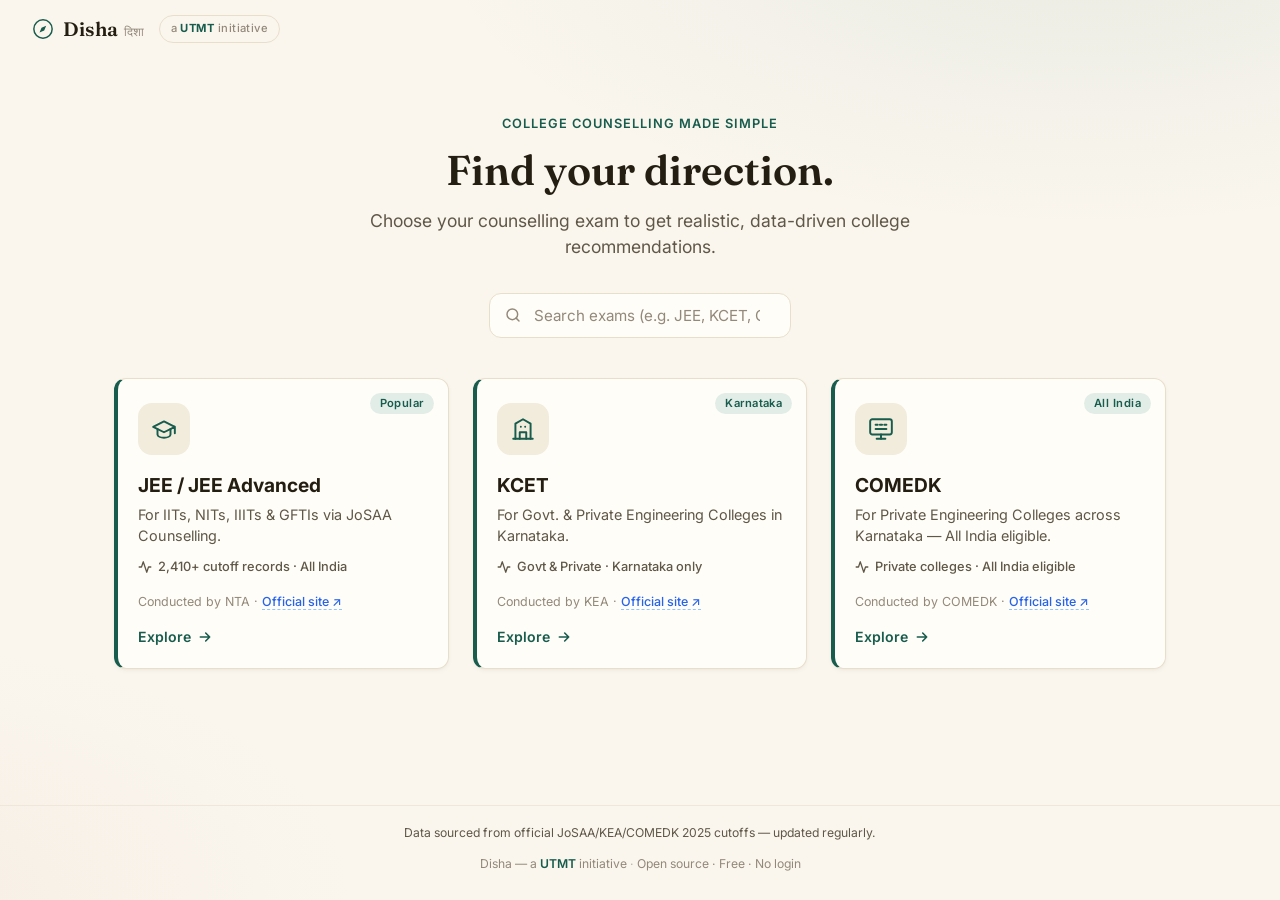
==== commit ee7d1d5b: "Update college finder feature and add support for COMEDK and KCET" ====
--- a/templates/disha_templates/index.html
+++ b/templates/disha_templates/index.html
@@ -1,19 +1,14 @@
 <!DOCTYPE html>
 <html lang="en">
-
 <head>
   <meta charset="UTF-8" />
   <meta name="viewport" content="width=device-width, initial-scale=1.0, viewport-fit=cover" />
-  <title>Disha — Find your direction after JEE</title>
-  <meta name="description"
-    content="Disha, a UTMT initiative — a calm, guided college counsellor for JEE aspirants. Enter your rank and goals, and see which IITs, NITs, IIITs and GFTIs realistically fit — grouped into Safe, Target and Dream with personal guidance." />
+  <title>Disha — Choose your exam</title>
+  <meta name="description" content="Disha, a UTMT initiative — a calm, guided college counsellor for engineering aspirants. Choose your exam and get realistic college recommendations." />
   <meta name="theme-color" content="#faf6ee" />
   <link rel="icon" type="image/svg+xml" href="assets/favicon.svg" />
   <link rel="apple-touch-icon" href="assets/favicon.svg" />
   <link rel="manifest" href="manifest.json" />
-  <!-- Fonts load NON-BLOCKING so first paint never waits on the CDN over slow
-       networks. The page renders immediately with the system-font fallbacks in
-       style.css; Fraunces / Inter swap in once (if) they arrive. -->
   <link rel="preconnect" href="https://fonts.googleapis.com" />
   <link rel="preconnect" href="https://fonts.gstatic.com" crossorigin />
   <link rel="stylesheet" media="print" onload="this.media='all'"
@@ -23,581 +18,284 @@
       href="https://fonts.googleapis.com/css2?family=Fraunces:opsz,wght@9..144,400;9..144,500;9..144,600&family=Inter:wght@400;500;600;700&display=swap" />
   </noscript>
   <link rel="stylesheet" href="css/style.css" />
+  <script>
+    // Nuke any stale service worker cache on first visit after an update
+    if ('serviceWorker' in navigator) {
+      navigator.serviceWorker.getRegistrations().then(regs => {
+        regs.forEach(r => r.unregister());
+      });
+      if (!sessionStorage.getItem('sw_cleared_v7')) {
+        sessionStorage.setItem('sw_cleared_v7', '1');
+        caches.keys().then(keys => Promise.all(keys.map(k => caches.delete(k)))).then(() => {
+          location.reload();
+        });
+      }
+    }
+  </script>
+  <style>
+    /* ── Landing page styles ─────────────────────────────────────── */
+    .landing-main {
+      padding: 56px 24px 80px;
+      max-width: 1100px;
+      margin: 0 auto;
+      text-align: center;
+    }
+    .landing-eyebrow {
+      font-size: 0.8rem;
+      font-weight: 600;
+      letter-spacing: 0.08em;
+      text-transform: uppercase;
+      color: var(--pine);
+      margin-bottom: 12px;
+    }
+    .landing-title {
+      font-family: var(--serif);
+      font-size: 2.6rem;
+      font-weight: 600;
+      color: var(--ink);
+      margin-bottom: 12px;
+      line-height: 1.2;
+    }
+    .landing-subtitle {
+      font-size: 1.1rem;
+      color: var(--ink-soft);
+      margin-bottom: 32px;
+      max-width: 560px;
+      margin-left: auto;
+      margin-right: auto;
+      line-height: 1.5;
+    }
+
+    /* ── Search ───────────────────────────────────────────────────── */
+    .exam-search-wrap {
+      max-width: 480px;
+      margin: 0 auto 40px;
+      position: relative;
+    }
+    .exam-search-wrap svg {
+      position: absolute;
+      left: 16px;
+      top: 50%;
+      transform: translateY(-50%);
+      color: var(--ink-faint);
+      pointer-events: none;
+    }
+    .exam-search {
+      width: 100%;
+      padding: 12px 16px 12px 44px;
+      border: 1px solid var(--line);
+      border-radius: 12px;
+      font-size: 0.95rem;
+      font-family: var(--sans);
+      background: var(--card);
+      color: var(--ink);
+      outline: none;
+      transition: border-color 0.2s, box-shadow 0.2s;
+    }
+    .exam-search::placeholder { color: var(--ink-faint); }
+    .exam-search:focus {
+      border-color: var(--pine);
+      box-shadow: 0 0 0 3px var(--pine-tint);
+    }
+
+    /* ── Grid ─────────────────────────────────────────────────────── */
+    .exam-grid {
+      display: grid;
+      grid-template-columns: repeat(3, 1fr);
+      gap: 24px;
+      padding: 0;
+      margin: 0;
+    }
+    @media (max-width: 900px) {
+      .exam-grid { grid-template-columns: repeat(2, 1fr); }
+    }
+    @media (max-width: 580px) {
+      .exam-grid { grid-template-columns: 1fr; }
+      .landing-title { font-size: 2rem; }
+    }
+
+    /* ── Card ─────────────────────────────────────────────────────── */
+    .exam-card {
+      position: relative;
+      display: flex;
+      flex-direction: column;
+      align-items: flex-start;
+      background: var(--card);
+      border: 1px solid var(--line);
+      border-left: 4px solid var(--pine);
+      border-radius: 12px;
+      padding: 24px 20px 20px;
+      text-decoration: none;
+      color: var(--ink);
+      transition: transform 0.18s cubic-bezier(0.0, 0.0, 0.2, 1), box-shadow 0.22s, border-color 0.22s;
+      box-shadow: 0 2px 5px rgba(0, 0, 0, 0.04), 0 1px 2px rgba(0, 0, 0, 0.02);
+      text-align: left;
+      overflow: hidden;
+    }
+    .exam-card:hover {
+      transform: translateY(-2px);
+      box-shadow: 0 8px 20px rgba(0, 0, 0, 0.06), 0 3px 6px rgba(0, 0, 0, 0.03);
+      border-color: var(--line-soft);
+      border-left-color: var(--pine-deep);
+    }
+
+    /* Badge */
+    .exam-card__badge {
+      position: absolute;
+      top: 14px;
+      right: 14px;
+      font-size: 0.7rem;
+      font-weight: 600;
+      letter-spacing: 0.04em;
+      padding: 3px 10px;
+      border-radius: 20px;
+      background: var(--pine-tint);
+      color: var(--pine);
+      line-height: 1.4;
+    }
+
+    .exam-card__icon {
+      width: 52px;
+      height: 52px;
+      border-radius: 14px;
+      background: var(--paper-deep);
+      display: flex;
+      align-items: center;
+      justify-content: center;
+      margin-bottom: 18px;
+      color: var(--pine);
+      flex-shrink: 0;
+    }
+
+    /* Title */
+    .exam-card__title {
+      font-size: 1.2rem;
+      font-weight: 700;
+      margin-bottom: 6px;
+      line-height: 1.3;
+    }
+
+    /* Description */
+    .exam-card__desc {
+      font-size: 0.9rem;
+      color: var(--ink-soft);
+      line-height: 1.5;
+      margin-bottom: 10px;
+    }
+
+    /* Stat line */
+    .exam-card__stat {
+      font-size: 0.8rem;
+      font-weight: 500;
+      color: var(--ink-soft);
+      margin-bottom: 16px;
+      display: flex;
+      align-items: center;
+      gap: 6px;
+    }
+    .exam-card__stat svg {
+      flex-shrink: 0;
+    }
+
+    /* Spacer to push bottom content down */
+    .exam-card__spacer { flex: 1; }
+
+    /* Conducting body */
+    .exam-card__conductor {
+      font-size: 0.78rem;
+      color: var(--ink-faint);
+      margin-bottom: 16px;
+      line-height: 1.4;
+    }
+    .exam-card__conductor span {
+      color: #2563eb;
+      font-weight: 500;
+      text-decoration: none;
+      border-bottom: 1px dashed #93c5fd;
+      transition: color 0.15s, border-color 0.15s;
+      cursor: pointer;
+    }
+    .exam-card__conductor span:hover {
+      color: #1d4ed8;
+      border-bottom-color: #1d4ed8;
+    }
+
+    /* CTA */
+    .exam-card__cta {
+      display: inline-flex;
+      align-items: center;
+      gap: 6px;
+      font-size: 0.88rem;
+      font-weight: 600;
+      color: var(--pine);
+      transition: gap 0.2s ease;
+    }
+    .exam-card:hover .exam-card__cta {
+      gap: 10px;
+    }
+
+    /* ── Empty state ──────────────────────────────────────────────── */
+    .exam-empty {
+      grid-column: 1 / -1;
+      text-align: center;
+      padding: 48px 24px;
+      color: var(--ink-faint);
+    }
+    .exam-empty__icon {
+      font-size: 2.5rem;
+      margin-bottom: 12px;
+    }
+    .exam-empty__text {
+      font-size: 1rem;
+    }
+  </style>
 </head>
-
 <body>
-
-  <!-- ───────────────────────── Header ───────────────────────── -->
   <header class="topbar">
-    <a class="wordmark" href="." id="wordmark" aria-label="Disha — home">
+    <a class="wordmark" href="." aria-label="Disha — home">
       <svg class="wordmark__mark" width="22" height="22" viewBox="0 0 24 24" fill="none" aria-hidden="true">
         <circle cx="12" cy="12" r="10" stroke="currentColor" stroke-width="1.6" />
         <path d="M15.5 8.5l-2.2 5.1-5.1 2.2 2.2-5.1 5.1-2.2z" fill="currentColor" />
       </svg>
       <span class="wordmark__text">Disha <span class="wordmark__devanagari" aria-hidden="true">दिशा</span></span>
     </a>
-    <a class="utmt-badge" href="https://www.utmt.org" target="_blank" rel="noopener">a <strong>UTMT</strong>
-      initiative</a>
-    <div class="topbar__right">
-      <span class="topbar__data-note"><span data-i18n="header.dataNotePre">JoSAA 2025 cutoffs · </span><span
-          id="program-count">2,410</span><span data-i18n="header.dataNotePost"> programs</span></span>
-      <a href="stats" class="btn btn--primary btn--sm" style="text-decoration: none; display: inline-flex; align-items: center; gap: 4px; height: 32px; padding: 0 12px; font-size: 13px;">
-        <svg width="12" height="12" viewBox="0 0 24 24" fill="none" stroke="currentColor" stroke-width="2.5">
-          <path d="M18 20V10M12 20V4M6 20v-6"/>
-        </svg>
-        <span>Insights</span>
-      </a>
-      <select class="lang-select" id="lang-select" aria-label="Select Language">
-        <option value="en">English</option>
-        <option value="hi">हिन्दी</option>
-        <option value="gu">ગુજરાતી</option>
-        <option value="kn">ಕನ್ನಡ</option>
-      </select>
-      <button type="button" class="btn btn--ghost btn--sm" id="restart-btn" data-i18n="header.restart" hidden>Start
-        over</button>
+    <a class="utmt-badge" href="https://www.utmt.org" target="_blank" rel="noopener">a <strong>UTMT</strong> initiative</a>
+  </header>
+
+  <main class="landing-main">
+    <p class="landing-eyebrow">College Counselling Made Simple</p>
+    <h1 class="landing-title">Find your direction.</h1>
+    <p class="landing-subtitle">Choose your counselling exam to get realistic, data-driven college recommendations.</p>
+
+    <div class="exam-search-wrap">
+      <svg width="16" height="16" viewBox="0 0 24 24" fill="none" stroke="currentColor" stroke-width="2.2" stroke-linecap="round" stroke-linejoin="round" aria-hidden="true">
+        <circle cx="11" cy="11" r="8"></circle><path d="M21 21l-4.3-4.3"></path>
+      </svg>
+      <input type="search" class="exam-search" id="exam-search" placeholder="Search exams (e.g. JEE, KCET, COMEDK)..." aria-label="Search exams" />
     </div>
-  </header>
-
-  <main id="main">
-
-    <!-- ───────────────────────── View: Welcome ───────────────────────── -->
-    <section class="view view--welcome is-active" id="view-welcome" aria-label="Welcome">
-      <div class="welcome">
-        <p class="eyebrow welcome__eyebrow" data-i18n="welcome.eyebrow">For JEE Main &amp; Advanced aspirants</p>
-        <h1 class="welcome__title" data-i18n-html="welcome.titleHtml">Your rank is a starting&nbsp;point, <em>not a
-            verdict.</em></h1>
-        <p class="welcome__lede" data-i18n-html="welcome.ledeHtml">
-          Tell us your rank and what you want from the next four years.
-          We'll show you the IITs, NITs, IIITs and GFTIs where you genuinely stand a chance —
-          sorted into <strong class="tone-safe">Safe</strong>, <strong class="tone-target">Target</strong>
-          and <strong class="tone-reach">Dream</strong> — with honest guidance for your goals.
-        </p>
-        <button type="button" class="btn btn--primary btn--lg welcome__cta" id="begin-btn">
-          <span data-i18n="welcome.cta">Find where I stand</span>
-          <svg width="16" height="16" viewBox="0 0 24 24" fill="none" stroke="currentColor" stroke-width="2.2"
-            stroke-linecap="round" stroke-linejoin="round" aria-hidden="true">
-            <path d="M5 12h14M13 6l6 6-6 6" />
-          </svg>
-        </button>
-        <p class="welcome__trust" data-i18n="welcome.trust">Takes about a minute · Free · Nothing is stored</p>
-        <p class="welcome__utmt" data-i18n-html="welcome.utmtHtml">An open-source initiative by <a
-            href="https://www.utmt.org" target="_blank" rel="noopener">UTMT</a> — learn to build AI products</p>
-
-        <div class="welcome__legend" aria-hidden="true">
-          <div class="legend-chip"><span class="dot dot--safe"></span><span data-i18n="welcome.legendSafe">Safe</span>
-            <small data-i18n="welcome.legendSafeSub">very likely</small></div>
-          <div class="legend-chip"><span class="dot dot--target"></span><span
-              data-i18n="welcome.legendTarget">Target</span> <small data-i18n="welcome.legendTargetSub">realistic
-              fit</small></div>
-          <div class="legend-chip"><span class="dot dot--reach"></span><span
-              data-i18n="welcome.legendReach">Dream</span> <small data-i18n="welcome.legendReachSub">Ambitious choices</small>
-          </div>
-        </div>
-      </div>
-
-      <div class="offline-note" id="meta-offline" hidden>
-        <p data-i18n="welcome.offline">We couldn't reach the recommendation service. Make sure the backend is running,
-          then try again.</p>
-        <button type="button" class="btn btn--ghost btn--sm" id="retry-meta-btn"
-          data-i18n="welcome.retry">Retry</button>
-      </div>
-    </section>
-
-    <!-- ───────────────────────── View: Guided flow ───────────────────────── -->
-    <section class="view view--flow" id="view-flow" aria-label="Your details">
-      <div class="flow">
-        <div class="flow__head">
-          <button type="button" class="flow__back" id="flow-back" data-i18n-aria="flow.back"
-            aria-label="Previous question">
-            <svg width="16" height="16" viewBox="0 0 24 24" fill="none" stroke="currentColor" stroke-width="2.2"
-              stroke-linecap="round" stroke-linejoin="round" aria-hidden="true">
-              <path d="M19 12H5M11 18l-6-6 6-6" />
-            </svg>
-          </button>
-          <div class="flow__progress" role="progressbar" aria-valuemin="1" aria-valuemax="5" aria-valuenow="1"
-            id="flow-progressbar">
-            <div class="flow__progress-fill" id="flow-progress-fill"></div>
-          </div>
-          <span class="flow__count" id="flow-count">1 / 5</span>
-        </div>
-
-        <form id="flow-form" novalidate>
-
-          <!-- Step 1: Ranks -->
-          <fieldset class="step" data-step="0">
-            <p class="eyebrow" data-i18n="flow.s1Eyebrow">First things first</p>
-            <h2 class="step__title" data-i18n="flow.s1Title">What's your rank?</h2>
-            <p class="step__hint" data-i18n="flow.s1Hint">Enter whichever ranks you have — at least one. Use your CRL
-              (Common Rank List) rank.</p>
-
-            <div class="field">
-              <label class="field__label" for="mains-rank" data-i18n="flow.mainsLabel">JEE Main category rank</label>
-              <input class="input input--rank" id="mains-rank" type="text" inputmode="numeric" autocomplete="off"
-                data-i18n-ph="flow.mainsPlaceholder" placeholder="e.g. 12,500" />
-              <p class="field__note" data-i18n="flow.mainsNote">Used for NITs, IIITs and GFTIs.</p>
-            </div>
-
-            <div class="field">
-              <label class="field__label" for="adv-rank"><span data-i18n="flow.advLabel">JEE Advanced category rank</span> <span
-                  class="field__optional" data-i18n="flow.optional">optional</span></label>
-              <input class="input input--rank" id="adv-rank" type="text" inputmode="numeric" autocomplete="off"
-                data-i18n-ph="flow.advPlaceholder" placeholder="Leave blank if you didn't appear" />
-              <p class="field__note" data-i18n="flow.advNote">Used for IITs.</p>
-            </div>
-
-            <p class="field__error" id="error-ranks" role="alert" hidden></p>
-          </fieldset>
-
-          <!-- Step 2: About you -->
-          <fieldset class="step" data-step="1" hidden>
-            <p class="eyebrow" data-i18n="flow.s2Eyebrow">About you</p>
-            <h2 class="step__title" data-i18n="flow.s2Title">A little about you</h2>
-            <p class="step__hint" data-i18n="flow.s2Hint">This decides which seat pools and quotas apply to you.</p>
-
-            <div class="field">
-              <span class="field__label" id="gender-label" data-i18n="flow.genderLabel">Gender</span>
-              <div class="choice-row" role="radiogroup" aria-labelledby="gender-label" id="gender-row">
-                <button type="button" class="choice is-selected" role="radio" aria-checked="true" data-value="male"
-                  data-i18n="gender.male">Male</button>
-                <button type="button" class="choice" role="radio" aria-checked="false" data-value="female"
-                  data-i18n="gender.female">Female</button>
-                <button type="button" class="choice" role="radio" aria-checked="false" data-value="other"
-                  data-i18n="gender.other">Other</button>
-              </div>
-              <p class="field__note" id="gender-note">&nbsp;</p>
-            </div>
-
-            <div class="field">
-              <label class="field__label" for="seat-category" data-i18n="flow.categoryLabel">Reservation
-                category</label>
-              <select class="input" id="seat-category"></select>
-              <div class="checkbox-container">
-                <input type="checkbox" id="seat-category-pwd" />
-                <label for="seat-category-pwd" data-i18n="flow.pwdLabel">Persons with Disabilities (PwD)</label>
-              </div>
-              <p class="field__note" id="category-note"></p>
-            </div>
-          </fieldset>
-
-          <!-- Step 3: Home state -->
-          <fieldset class="step" data-step="2" hidden>
-            <p class="eyebrow" data-i18n="flow.s3Eyebrow">Where you're from</p>
-            <h2 class="step__title" data-i18n="flow.s3Title">Your home state</h2>
-            <p class="step__hint" data-i18n="flow.s3Hint">The state where you passed Class 12. NITs reserve half their
-              seats for home-state students, so this genuinely changes your options.</p>
-
-            <div class="field">
-              <label class="field__label" for="home-state" data-i18n="flow.stateLabel">State / Union Territory</label>
-              <select class="input" id="home-state">
-                <option value="" disabled selected data-i18n="flow.statePlaceholder">Choose your state…</option>
-              </select>
-              <p class="field__error" id="error-state" role="alert" hidden></p>
-            </div>
-          </fieldset>
-
-          <!-- Step 4: Interest (REMOVED FROM ONBOARDING FLOW) -->
-          <div id="goal-grid" hidden></div>
-          <p id="error-goal" hidden></p>
-
-          <!-- Step 4: Branch preference -->
-          <fieldset class="step" data-step="3" hidden>
-            <p class="eyebrow" data-i18n="flow.s5Eyebrow">Branch focus</p>
-            <h2 class="step__title" data-i18n="flow.s5Title">Any branch in mind?</h2>
-            <p class="step__hint" data-i18n="flow.s5Hint">Pick the branch families you'd consider. Leave it on “Any” to
-              keep every branch in your results.</p>
-
-            <div class="branch-grid" id="branch-grid" role="group" aria-label="Branch preference"></div>
-          </fieldset>
-
-          <!-- Step 5: Review -->
-          <fieldset class="step" data-step="4" hidden>
-            <p class="eyebrow" data-i18n="flow.s6Eyebrow">One last look</p>
-            <h2 class="step__title" data-i18n="flow.s6Title">Did we get this right?</h2>
-            <p class="step__hint" data-i18n="flow.s6Hint">Tap any row to change it.</p>
-
-            <ul class="review" id="review-list"></ul>
-          </fieldset>
-
-          <div class="flow__foot">
-            <button type="submit" class="btn btn--primary btn--lg" id="flow-next"
-              data-i18n="flow.continue">Continue</button>
-            <p class="flow__kbd-hint"><span data-i18n="flow.kbdHint">press</span> <kbd>Enter</kbd> ↵</p>
-          </div>
-        </form>
-      </div>
-    </section>
-
-    <!-- ───────────────────────── View: Loading ───────────────────────── -->
-    <section class="view view--loading" id="view-loading" aria-label="Finding your colleges">
-      <div class="loading">
-        <svg class="loading__compass" width="56" height="56" viewBox="0 0 24 24" fill="none" aria-hidden="true">
-          <circle cx="12" cy="12" r="10" stroke="currentColor" stroke-width="1.4" />
-          <path d="M15.5 8.5l-2.2 5.1-5.1 2.2 2.2-5.1 5.1-2.2z" fill="currentColor" />
-        </svg>
-        <p class="loading__text" id="loading-text">Reading last year's cutoffs…</p>
-      </div>
-    </section>
-
-    <!-- ───────────────────────── View: Error ───────────────────────── -->
-    <section class="view view--error" id="view-error" aria-label="Something went wrong" role="alert">
-      <div class="error-box">
-        <h2 class="error-box__title" data-i18n="error.title">That didn't work</h2>
-        <p id="error-message" data-i18n="error.generic">Something went wrong. Please try again.</p>
-        <div class="error-box__actions">
-          <button type="button" class="btn btn--primary" id="retry-btn" data-i18n="error.retry">Try again</button>
-          <button type="button" class="btn btn--ghost" id="error-edit-btn" data-i18n="error.edit">Edit my
-            details</button>
-        </div>
-      </div>
-    </section>
-
-    <!-- ───────────────────────── View: Results ───────────────────────── -->
-    <section class="view view--results" id="view-results" aria-label="Your results">
-
-      <div class="results-layout">
-
-        <!-- Live "counsellor dashboard" panel: edit any input, results refresh
-           instantly. Left sidebar on desktop, collapsible top panel on mobile. -->
-        <aside class="results-panel" id="results-panel" aria-label="Edit your inputs">
-          <button type="button" class="panel-toggle" id="panel-toggle" aria-expanded="false" aria-controls="panel-body">
-            <svg width="15" height="15" viewBox="0 0 24 24" fill="none" stroke="currentColor" stroke-width="2"
-              stroke-linecap="round" stroke-linejoin="round" aria-hidden="true">
-              <path d="M4 6h16M7 12h10M10 18h4" />
-            </svg>
-            <span data-i18n="panel.toggle">Filter / Edit</span>
-            <svg class="panel-toggle__chevron" width="14" height="14" viewBox="0 0 24 24" fill="none"
-              stroke="currentColor" stroke-width="2.2" stroke-linecap="round" stroke-linejoin="round"
-              aria-hidden="true">
-              <path d="M6 9l6 6 6-6" />
-            </svg>
-          </button>
-
-          <form class="panel-body" id="panel-body" novalidate>
-            <div class="panel-head">
-              <p class="eyebrow" data-i18n="panel.title">Your inputs</p>
-              <p class="panel__subtitle" data-i18n="panel.subtitle">Change anything — results update live.</p>
-            </div>
-
-            <!-- Data Source toggle removed — extended mode no longer available. -->
-            <!-- All categories are now enabled in the 2025 dataset. -->
-
-            <div class="panel-field">
-              <label class="panel-field__label" for="panel-mains-rank" data-i18n="panel.mainsLabel">JEE Main
-                category rank</label>
-              <input class="input input--sm" id="panel-mains-rank" type="text" inputmode="numeric" autocomplete="off"
-                data-i18n-ph="panel.mainsPlaceholder" placeholder="e.g. 12,500" />
-            </div>
-
-            <div class="panel-field">
-              <label class="panel-field__label" for="panel-adv-rank" data-i18n="panel.advLabel">JEE Advanced
-                category rank</label>
-              <input class="input input--sm" id="panel-adv-rank" type="text" inputmode="numeric" autocomplete="off"
-                data-i18n-ph="panel.advPlaceholder" placeholder="Optional" />
-            </div>
-
-            <div class="panel-field">
-              <span class="panel-field__label" id="panel-gender-label" data-i18n="panel.genderLabel">Gender</span>
-              <div class="choice-row choice-row--sm" role="radiogroup" aria-labelledby="panel-gender-label"
-                id="panel-gender-row"></div>
-            </div>
-
-            <!-- seat-category: all categories available in the 2025 dataset -->
-            <!-- TODO (reworkable): unlock the select; currently locked to OPEN in applyDataModeToCategory() -->
-            <div class="panel-field" id="panel-category-field">
-              <label class="panel-field__label" for="panel-seat-category"
-                data-i18n="panel.categoryLabel">Category</label>
-              <select class="input input--sm" id="panel-seat-category"></select>
-              <!-- Category hint removed — all categories now available in 2025 data -->
-            </div>
-
-            <div class="panel-field">
-              <label class="panel-field__label" for="panel-home-state" data-i18n="panel.stateLabel">Home state</label>
-              <select class="input input--sm" id="panel-home-state"></select>
-            </div>
-
-
-
-
-
-            <!-- College vs Branch Priority slider removed and moved to results toolbar -->
-
-
-
-
-            <div class="panel-field">
-              <span class="panel-field__label" data-i18n="panel.branchLabel">Branch preference</span>
-              <div class="branch-grid branch-grid--compact" id="panel-branch-grid" role="group"
-                aria-label="Branch preference"></div>
-            </div>
-
-            <p class="panel__updating" id="panel-updating" hidden aria-live="polite">
-              <span class="panel__spinner" aria-hidden="true"></span>
-              <span data-i18n="panel.updating">Updating…</span>
-            </p>
-          </form>
-        </aside>
-
-        <div class="results-main">
-
-          <div class="results-head">
-            <div class="profile-chips" id="profile-chips"></div>
-            <div class="results-actions">
-              <button type="button" class="btn btn--ghost btn--sm" id="share-btn">
-                <svg width="13" height="13" viewBox="0 0 24 24" fill="none" stroke="currentColor" stroke-width="2"
-                  stroke-linecap="round" stroke-linejoin="round" aria-hidden="true">
-                  <circle cx="18" cy="5" r="3" />
-                  <circle cx="6" cy="12" r="3" />
-                  <circle cx="18" cy="19" r="3" />
-                  <path d="M8.6 13.5l6.8 4M15.4 6.5l-6.8 4" />
-                </svg>
-                <span data-i18n="results.share">Share</span>
-              </button>
-              <button type="button" class="btn btn--ghost btn--sm" id="copy-link-btn">
-                <svg width="13" height="13" viewBox="0 0 24 24" fill="none" stroke="currentColor" stroke-width="2"
-                  stroke-linecap="round" stroke-linejoin="round" aria-hidden="true">
-                  <path d="M10 13a5 5 0 007.5.5l3-3a5 5 0 00-7-7l-1.5 1.5" />
-                  <path d="M14 11a5 5 0 00-7.5-.5l-3 3a5 5 0 007 7L12 19" />
-                </svg>
-                <span id="copy-link-label" data-i18n="results.copyLink">Copy link</span>
-              </button>
-              <button type="button" class="btn btn--ghost btn--sm" id="print-btn">
-                <svg width="13" height="13" viewBox="0 0 24 24" fill="none" stroke="currentColor" stroke-width="2"
-                  stroke-linecap="round" stroke-linejoin="round" aria-hidden="true">
-                  <path d="M6 9V2h12v7" />
-                  <path d="M6 18H4a2 2 0 01-2-2v-5a2 2 0 012-2h16a2 2 0 012 2v5a2 2 0 01-2 2h-2" />
-                  <rect x="6" y="14" width="12" height="8" />
-                </svg>
-                <span data-i18n="results.print">Print / Save PDF</span>
-              </button>
-              <button type="button" class="btn btn--ghost btn--sm" id="edit-profile-btn">
-                <svg width="13" height="13" viewBox="0 0 24 24" fill="none" stroke="currentColor" stroke-width="2"
-                  stroke-linecap="round" stroke-linejoin="round" aria-hidden="true">
-                  <path d="M17 3a2.8 2.8 0 014 4L7.5 20.5 2 22l1.5-5.5L17 3z" />
-                </svg>
-                <span data-i18n="results.edit">Edit</span>
-              </button>
-            </div>
-          </div>
-
-          <!-- Counsellor's note -->
-          <article class="note">
-            <div class="note__rule" aria-hidden="true"></div>
-            <div class="note__body">
-              <p class="eyebrow note__eyebrow" data-i18n="results.noteEyebrow">A note for you</p>
-              <h2 class="note__headline" id="note-headline" data-i18n="results.noteHeadlineDefault">Here's where you
-                stand.</h2>
-              <p class="note__text" id="note-guidance"></p>
-              <ul class="note__tips" id="note-tips"></ul>
-            </div>
-          </article>
-
-          <div class="api-notes" id="api-notes" hidden></div>
-
-          <!-- Standing spectrum header -->
-          <div class="spectrum-header" id="spectrum-header" style="display: none;">
-            <h4 class="spectrum-title" data-i18n="results.standingTitle">Your standing</h4>
-          </div>
-
-          <!-- Standing spectrum -->
-          <div class="spectrum" id="spectrum" role="group" aria-label="Your standing at a glance">
-            <button type="button" class="zone zone--safe" data-zone="Safe">
-              <span class="zone__count" id="zone-count-safe">0</span>
-              <span class="zone__name" data-i18n="zones.safeName">Safe</span>
-              <span class="zone__sub" data-i18n="zones.safeSub">strong backups</span>
-            </button>
-            <button type="button" class="zone zone--target is-hot" data-zone="Achievable">
-              <span class="zone__count" id="zone-count-target">0</span>
-              <span class="zone__name" data-i18n="zones.targetName">Target</span>
-              <span class="zone__sub" data-i18n="zones.targetSub">your best-fit zone</span>
-            </button>
-            <button type="button" class="zone zone--reach" data-zone="Reach">
-              <span class="zone__count" id="zone-count-reach">0</span>
-              <span class="zone__name" data-i18n="zones.reachName">Dream</span>
-              <span class="zone__sub" data-i18n="zones.reachSub">Ambitious choices</span>
-            </button>
-          </div>
-          <p class="spectrum-note" style="font-size: 13px; color: var(--color-text-muted); margin-top: 12px; margin-bottom: 24px; text-align: center;" data-i18n-html="results.standingNote">
-            <strong>Safe:</strong> In top 25% of last year's class. &nbsp;
-            <strong>Target:</strong> Inside last year's cutoff. &nbsp;
-            <strong>Dream:</strong> Outside last year's cutoff, but possible.
-          </p>
-
-          <!-- Rank ruler — zoomed-out hero: every eligible pick on one log rank axis -->
-          <section class="ruler" id="ruler" role="group" aria-label="Rank ruler: where you stand against every match"
-            hidden></section>
-
-          <!-- Filter toolbar -->
-          <div class="toolbar" id="toolbar">
-            
-            <!-- Section 1: Primary Filters -->
-            <div class="toolbar-section toolbar-section--primary">
-              <div class="toolbar-row">
-                <div class="searchbox">
-                  <svg width="14" height="14" viewBox="0 0 20 20" aria-hidden="true">
-                    <path
-                      d="M9 3.5a5.5 5.5 0 1 0 3.4 9.8l3.2 3.2a.9.9 0 0 0 1.3-1.3l-3.2-3.2A5.5 5.5 0 0 0 9 3.5zm-3.7 5.5a3.7 3.7 0 1 1 7.4 0 3.7 3.7 0 0 1-7.4 0z"
-                      fill="currentColor" />
-                  </svg>
-                  <input type="search" id="filter-search" data-i18n-ph="results.searchPlaceholder"
-                    placeholder="Search institute or branch…" data-i18n-aria="results.searchAria"
-                    aria-label="Search results" />
-                </div>
-                <div class="type-chips" id="type-chips" role="group" aria-label="Filter by institute type">
-                  <button type="button" class="chip is-active" data-type="" data-i18n="results.typeAll">All</button>
-                  <button type="button" class="chip" data-type="IIT_TOP5">IIT Top 5</button>
-                  <button type="button" class="chip" data-type="IIT_REST">IIT Rest</button>
-                  <button type="button" class="chip" data-type="NIT">NIT</button>
-                  <button type="button" class="chip" data-type="IIIT">IIIT</button>
-                  <button type="button" class="chip" data-type="GFTI">GFTI</button>
-                </div>
-                <!-- State Filter (in place of region filter) -->
-                <select class="sort-select" id="filter-state" aria-label="Filter by state">
-                  <option value="all" data-i18n="stateFilter.all">All States</option>
-                </select>
-              </div>
-            </div>
-
-            <!-- Section 2: Recommendation Preferences -->
-            <div class="toolbar-section toolbar-section--preferences">
-              <div class="toolbar-row">
-                <div class="toolbar-controls-group">
-                  <div class="priority-group" id="priority-group" style="display: inline-flex; align-items: center; gap: 8px;">
-                    <select class="sort-select" id="panel-goal" aria-label="Career goal"></select>
-                    <div style="position: relative; display: inline-flex;">
-                      <div class="view-toggle" id="priority-toggle" role="group" aria-label="College vs Branch Priority">
-                        <button type="button" class="view-toggle-btn" id="priority-branch" data-ratio="0.2">
-                          <span class="full-label" data-i18n="results.priorityBranchFull">Favour Branch</span>
-                          <span class="short-label" data-i18n="results.priorityBranchShort">Branch</span>
-                        </button>
-                        <button type="button" class="view-toggle-btn is-active" id="priority-balanced" data-ratio="0.5">
-                          <span class="full-label" data-i18n="results.priorityBalanced">Balanced</span>
-                          <span class="short-label" data-i18n="results.priorityBalanced">Balanced</span>
-                        </button>
-                        <button type="button" class="view-toggle-btn" id="priority-college" data-ratio="0.8">
-                          <span class="full-label" data-i18n="results.priorityCollegeFull">Favour College</span>
-                          <span class="short-label" data-i18n="results.priorityCollegeShort">College</span>
-                        </button>
-                      </div>
-                      <!-- Tooltip prompt for undecided goal -->
-                      <div class="priority-tooltip" id="priority-goal-tooltip" hidden>
-                        <span data-i18n="results.noGoalPrompt">Set your Career Goal to get branch-specific rankings.</span>
-                        <button type="button" class="btn btn--link btn--sm" id="priority-goal-focus" style="padding: 0; text-decoration: underline; color: #fff; font-weight: 600;" data-i18n="results.noGoalPromptAction">Set Goal</button>
-                      </div>
-                    </div>
-                  </div>
-                </div>
-              </div>
-            </div>
-
-            <!-- Section 3: Display Controls -->
-            <div class="toolbar-section toolbar-section--display">
-              <div class="toolbar-row">
-                <div class="toolbar-controls-group">
-                  <div class="view-toggle" role="group" aria-label="View toggle">
-                    <button type="button" class="view-toggle-btn" id="view-by-branch" data-i18n="results.byBranch">By branch</button>
-                    <button type="button" class="view-toggle-btn" id="view-by-college" data-i18n="results.byCollege">By college</button>
-                  </div>
-                  <select class="sort-select" id="results-sort" aria-label="Sort options"></select>
-                </div>
-              </div>
-            </div>
-
-            <!-- Section 4: Additional Filters & Actions -->
-            <div class="toolbar-section toolbar-section--actions">
-              <div class="toolbar-row" style="justify-content: space-between;">
-                <select class="sort-select" id="filter-region" aria-label="Filter by region" style="flex: 1; max-width: 300px;">
-                  <option value="all" data-i18n="region.all">Select geographic location</option>
-                  <option value="metro" data-i18n="region.metro">Metro Cities Only</option>
-                  <option value="north" data-i18n="region.north">North India</option>
-                  <option value="south" data-i18n="region.south">South India</option>
-                  <option value="east" data-i18n="region.east">East India</option>
-                  <option value="west" data-i18n="region.west">West India</option>
-                  <option value="northeast" data-i18n="region.northeast">Northeast / Hills</option>
-                </select>
-                <button type="button" class="btn--link" id="expand-collapse-all-btn"></button>
-              </div>
-            </div>
-
-          </div>
-
-          <!-- Result sections (populated by JS) -->
-          <div id="result-sections" aria-live="polite"></div>
-
-          <div class="empty-state" id="empty-filtered" hidden>
-            <p><strong data-i18n="results.emptyFilteredTitle">Nothing matches those filters.</strong></p>
-            <p data-i18n="results.emptyFilteredBody">Try clearing the search or showing all institute types.</p>
-            <button type="button" class="btn btn--ghost btn--sm" id="clear-filters-btn"
-              data-i18n="results.clearFilters">Clear filters</button>
-          </div>
-
-          <div class="empty-state" id="empty-results" hidden>
-            <p><strong data-i18n="results.emptyResultsTitle">We couldn't find close matches.</strong></p>
-            <p data-i18n="results.emptyResultsBody">Your rank may sit far from this dataset's cutoff windows for the
-              filters chosen. Try adding your other rank, or double-check your home state.</p>
-            <button type="button" class="btn btn--primary btn--sm" id="empty-edit-btn"
-              data-i18n="results.emptyEdit">Edit my details</button>
-          </div>
-
-
-
-          <p class="disclaimer" data-i18n-html="results.disclaimerHtml">
-            Based on actual JoSAA 2025 round-wise cutoff data (R1 to R6) across all reservation categories. 
-            These recommendations are for guidance purposes and should be verified with the official JoSAA counselling data on <strong>josaa.nic.in</strong> before finalizing choices.
-          </p>
-
-        </div><!-- /.results-main -->
-      </div><!-- /.results-layout -->
-      <!-- Choice List floating button and drawer -->
-      <button type="button" class="btn btn--primary" id="choice-list-trigger"
-        style="position: fixed; bottom: 24px; right: 24px; z-index: 1000; box-shadow: 0 4px 20px rgba(0,0,0,0.2); display: none; align-items: center; gap: 8px; border-radius: 50px; padding: 12px 20px;">
-        <svg width="16" height="16" viewBox="0 0 24 24" fill="none" stroke="currentColor" stroke-width="2"
-          stroke-linecap="round" stroke-linejoin="round">
-          <path d="M19 21l-7-5-7 5V5a2 2 0 0 1 2-2h10a2 2 0 0 1 2 2z" />
-        </svg>
-        <span>My Preference List</span> (<span id="choice-count">0</span>)
-      </button>
-
-      <div class="choice-drawer" id="choice-drawer" hidden>
-        <div class="choice-drawer__overlay" id="choice-drawer-overlay"></div>
-        <div class="choice-drawer__content">
-          <div class="choice-drawer__header">
-            <h3>My Preference List</h3>
-            <div style="display: flex; align-items: center; gap: 12px;">
-              <button type="button" class="btn btn--link btn--sm" id="choice-clear-all" style="color: #ef4444; padding: 0 4px; font-size: 13px; font-weight: 500; display: none; background: transparent; border: none; cursor: pointer;">Clear All</button>
-              <button type="button" class="choice-drawer__close" id="choice-drawer-close" style="margin-left: 4px;">&times;</button>
-            </div>
-          </div>
-          <div class="choice-drawer__body">
-            <p class="choice-drawer__hint">Drag and drop options to rearrange your custom preference list.</p>
-            <ul class="choice-drawer__list" id="choice-drawer-list"></ul>
-          </div>
-          <div class="choice-drawer__footer" style="display: flex; gap: 12px; margin-top: 16px;">
-            <button type="button" class="btn btn--ghost btn--sm" id="choice-export-csv" style="flex: 1;">Export
-              CSV</button>
-            <button type="button" class="btn btn--primary btn--sm" id="choice-export-pdf" style="flex: 1;">Print
-              List</button>
-          </div>
-        </div>
-      </div>
-
-    </section>
-
+
+    <div id="exam-grid-container">
+      <!-- JS renders exam cards here -->
+    </div>
   </main>
 
-  <footer class="footer">
-    <span data-i18n-html="footer.aboutHtml">Disha — a <a href="https://www.utmt.org" target="_blank"
-        rel="noopener">UTMT</a> initiative, built with care for JEE aspirants</span>
-    <span class="footer__sep" aria-hidden="true">·</span>
-    <span data-i18n="footer.openSource">Open source · Free · No login</span>
-    <span class="footer__sep" aria-hidden="true">·</span>
-    <span data-i18n-html="footer.dataHtml">Cutoff data: <a href="https://github.com/atmabodha/OpenNLP" target="_blank"
-        rel="noopener">OpenNLP (JoSAA 2025)</a></span>
+  <footer class="footer" style="flex-direction: column; align-items: center; gap: 12px;">
+    <div style="text-align: center; color: var(--ink-soft); max-width: 600px; padding: 0 16px;">
+      Data sourced from official JoSAA/KEA/COMEDK 2025 cutoffs — updated regularly.
+    </div>
+    <div>
+      <span>Disha — a <a href="https://www.utmt.org" target="_blank" rel="noopener">UTMT</a> initiative</span>
+      <span class="footer__sep" aria-hidden="true">·</span>
+      <span>Open source · Free · No login</span>
+    </div>
   </footer>
 
-  <script src="js/config.js"></script>
-  <script src="js/i18n.js"></script>
-  <script src="js/api.js"></script>
-  <script src="js/app.js" defer></script>
+  <script src="js/landing.js"></script>
+  <script>
+    // Re-register a fresh service worker after cache is cleared
+    if ('serviceWorker' in navigator && sessionStorage.getItem('sw_cleared_v7')) {
+      navigator.serviceWorker.register('/sw.js', { updateViaCache: 'none' });
+    }
+  </script>
 </body>
-
 </html>
--- a/templates/disha_templates/css/style.css
+++ b/templates/disha_templates/css/style.css
@@ -145,14 +145,14 @@
 }
 
 /* Accessibility Focus Rings */
-.btn:focus-visible, 
-.choice:focus-visible, 
-.chip:focus-visible, 
-.view-toggle-btn:focus-visible, 
-.zone:focus-visible, 
-.panel-toggle:focus-visible, 
-.data-mode-btn:focus-visible, 
-.rsection__toggle-btn:focus-visible, 
+.btn:focus-visible,
+.choice:focus-visible,
+.chip:focus-visible,
+.view-toggle-btn:focus-visible,
+.zone:focus-visible,
+.panel-toggle:focus-visible,
+.data-mode-btn:focus-visible,
+.rsection__toggle-btn:focus-visible,
 .ccard__history-btn:focus-visible,
 .choice-drawer__close:focus-visible,
 .choice-drawer__item-remove:focus-visible,
@@ -327,6 +327,7 @@
 }
 
 @media (max-width: 480px) {
+
   .topbar__data-note,
   .utmt-badge {
     display: none;
@@ -1308,6 +1309,17 @@
   grid-column: 1 / -1;
 }
 
+/* Collapsible Toolbar controls */
+.toolbar-toggle {
+  display: none;
+}
+.toolbar-body {
+  display: flex;
+  flex-direction: column;
+  align-items: stretch;
+  gap: 0;
+}
+
 /* Stack the panel above the results on narrow screens; collapse it behind a
    "Filter / Edit" toggle so it stays out of the way until needed. */
 @media (max-width: 900px) {
@@ -1371,6 +1383,79 @@
   .branch-grid--compact {
     grid-template-columns: 1fr 1fr;
   }
+
+  .toolbar {
+    position: sticky;
+    top: 48px; /* sits below the collapsed results-panel toggle bar */
+    z-index: 100;
+    background: var(--paper);
+    border-bottom: 1.5px solid var(--line);
+    padding: 0; /* remove default vertical padding of toolbar on mobile */
+    margin-top: 0;
+    display: flex;
+    flex-direction: column;
+    align-items: stretch;
+  }
+
+  .toolbar-toggle {
+    display: flex;
+    align-items: center;
+    gap: 9px;
+    width: 100%;
+    font-family: var(--sans);
+    font-size: 0.9rem;
+    font-weight: 600;
+    color: var(--ink);
+    background: var(--paper);
+    border: none;
+    border-radius: 0;
+    padding: 14px 16px;
+    cursor: pointer;
+    transition: background-color 0.15s, color 0.15s, transform 0.1s;
+    -webkit-tap-highlight-color: transparent;
+  }
+
+  .toolbar-toggle:hover {
+    background: var(--pine-tint);
+    color: var(--pine-deep);
+  }
+
+  .toolbar-toggle:active {
+    transform: scale(0.98);
+  }
+
+  .toolbar-toggle__chevron {
+    margin-left: auto;
+    transition: transform 0.2s var(--ease-out);
+  }
+
+  .toolbar.is-open .toolbar-toggle__chevron {
+    transform: rotate(180deg);
+  }
+
+  .toolbar-body {
+    display: flex;
+    flex-direction: column;
+    max-height: 0;
+    overflow: hidden;
+    opacity: 0;
+    visibility: hidden;
+    transition: max-height 250ms cubic-bezier(0.4, 0, 0.2, 1), padding 250ms ease, opacity 200ms ease, visibility 250ms;
+    padding: 0 16px;
+  }
+
+  .toolbar.is-open .toolbar-body {
+    max-height: 500px; /* plenty of height for the contents */
+    opacity: 1;
+    visibility: visible;
+    padding: 12px 16px;
+    overflow-y: auto;
+  }
+
+  /* Adjust internal toolbar sections for cleaner layout inside grid */
+  .toolbar-section {
+    padding: 10px 0;
+  }
 }
 
 /* counsellor's note */
@@ -1639,9 +1724,11 @@
   cursor: grab;
   touch-action: pan-y;
 }
+
 .ruler__track:active {
   cursor: grabbing;
 }
+
 .ruler__track:focus-visible {
   outline: 2px solid var(--accent);
   outline-offset: 2px;
@@ -2422,7 +2509,8 @@
 }
 
 .ccard__bookmark svg {
-  fill: none !important; /* empty by default */
+  fill: none !important;
+  /* empty by default */
   stroke: currentColor;
   transition: transform 0.2s ease;
 }
@@ -2443,7 +2531,8 @@
 }
 
 .ccard__bookmark.is-selected svg {
-  fill: #eab308 !important; /* completely filled with color only when bookmarked */
+  fill: #eab308 !important;
+  /* completely filled with color only when bookmarked */
   stroke: #d97706;
 }
 
@@ -2493,6 +2582,7 @@
     opacity: 0;
     transform: translate(-50%, 4px);
   }
+
   to {
     opacity: 1;
     transform: translate(-50%, 0);
@@ -2503,6 +2593,7 @@
   #priority-toggle .full-label {
     display: none;
   }
+
   #priority-toggle .short-label {
     display: inline;
   }
@@ -2514,13 +2605,16 @@
     flex-direction: column;
     align-items: stretch !important;
   }
+
   .priority-group .sort-select {
     width: 100%;
   }
+
   .priority-group .view-toggle {
     width: 100%;
     justify-content: space-around;
   }
+
   .priority-tooltip {
     white-space: normal;
     text-align: center;
@@ -3241,7 +3335,7 @@
   color: #fdfbf4;
 }
 
-.spectrum-header + .spectrum {
+.spectrum-header+.spectrum {
   margin-top: 0;
 }
 
@@ -3388,6 +3482,7 @@
 .ruler__group {
   margin-bottom: 16px;
 }
+
 .ruler__group:last-of-type {
   margin-bottom: 0px;
 }
@@ -3438,7 +3533,7 @@
   flex: 1;
   border-radius: 6px;
   background: linear-gradient(90deg,
-    var(--safe-bg) 0%, var(--target-bg) 40%, var(--reach-bg) 80%, #fce9e0 100%);
+      var(--safe-bg) 0%, var(--target-bg) 40%, var(--reach-bg) 80%, #fce9e0 100%);
   border: 1px solid var(--line-soft);
   overflow: hidden;
   cursor: grab;
@@ -3471,16 +3566,25 @@
   transition: transform 0.15s var(--ease-out), box-shadow 0.15s;
   z-index: 2;
 }
+
 .ruler__dot:hover {
   transform: translate(-50%, -50%) scale(1.45);
   box-shadow: 0 0 0 3px rgba(0, 0, 0, 0.08);
   z-index: 10;
 }
 
-.ruler__dot--safe   { background: var(--safe); }
+.ruler__dot--safe {
+  background: var(--safe);
+}
+
 .ruler__dot--target,
-.ruler__dot--achievable { background: var(--target); }
-.ruler__dot--reach  { background: var(--reach); }
+.ruler__dot--achievable {
+  background: var(--target);
+}
+
+.ruler__dot--reach {
+  background: var(--reach);
+}
 
 /* "You" marker: vertical line + flag */
 .ruler__you {
@@ -3536,6 +3640,7 @@
   padding: 0;
   line-height: 1;
 }
+
 .ruler__zoom-btn:hover {
   background: var(--paper-deep);
   border-color: var(--ink-faint);
@@ -3573,18 +3678,21 @@
   transform: translateX(-50%) translateY(-100%) translateY(-10px);
   transition: opacity 0.18s;
   z-index: 50;
-  box-shadow: 0 4px 16px rgba(0,0,0,0.18);
+  box-shadow: 0 4px 16px rgba(0, 0, 0, 0.18);
   display: flex;
   flex-direction: column;
   gap: 2px;
 }
+
 .ruler__tip.is-on {
   opacity: 1;
 }
+
 .ruler__tip strong {
   font-weight: 600;
   color: #fff;
 }
+
 .ruler__tip em {
   font-style: normal;
   opacity: 0.72;
@@ -3596,18 +3704,22 @@
   .ruler {
     padding: 20px 14px 14px;
   }
+
   .ruler__track {
     height: 36px;
   }
+
   .ruler__dot {
     width: 7px;
     height: 7px;
   }
+
   .ruler__zoom-btn {
     width: 22px;
     height: 22px;
     font-size: 12px;
   }
+
   .ruler__you-flag {
     font-size: 9px;
     padding: 1px 5px;
@@ -3628,10 +3740,12 @@
   transition: background-color 0.2s, border-color 0.2s;
   cursor: pointer;
 }
+
 .checkbox-container:hover {
   background: rgba(23, 92, 76, 0.07);
   border-color: rgba(23, 92, 76, 0.24);
 }
+
 .checkbox-container input[type="checkbox"] {
   appearance: none;
   -webkit-appearance: none;
@@ -3649,16 +3763,20 @@
   outline: none;
   flex-shrink: 0;
 }
+
 .checkbox-container input[type="checkbox"]:hover {
   border-color: var(--pine);
 }
+
 .checkbox-container input[type="checkbox"]:focus-visible {
   box-shadow: 0 0 0 3px rgba(23, 92, 76, 0.2);
 }
+
 .checkbox-container input[type="checkbox"]:checked {
   background-color: var(--pine);
   border-color: var(--pine);
 }
+
 .checkbox-container input[type="checkbox"]::after {
   content: "";
   position: absolute;
@@ -3670,9 +3788,11 @@
   opacity: 0;
   transition: opacity 0.15s ease;
 }
+
 .checkbox-container input[type="checkbox"]:checked::after {
   opacity: 1;
 }
+
 .checkbox-container label {
   cursor: pointer;
   font-size: 13.5px;
@@ -3680,4 +3800,33 @@
   color: var(--ink);
   user-select: none;
   line-height: 1.35;
-}+}
+/* Mobile and Desktop specific button visibility for Expand All */
+.mobile-only-btn {
+  display: none !important;
+}
+
+@media (max-width: 768px) {
+  .desktop-only-btn {
+    display: none !important;
+  }
+  .mobile-only-btn {
+    display: flex !important;
+  }
+}
+
+/* Category Rank Alert warning callout */
+.category-rank-alert {
+  margin-top: 15px;
+  margin-bottom: 5px;
+  padding: 10px 14px;
+  background-color: var(--target-bg);
+  border-left: 4px solid var(--target);
+  border-radius: var(--radius-sm);
+  font-size: 0.84rem;
+  color: var(--ink-soft);
+  line-height: 1.45;
+}
+.category-rank-alert strong {
+  color: var(--target);
+}
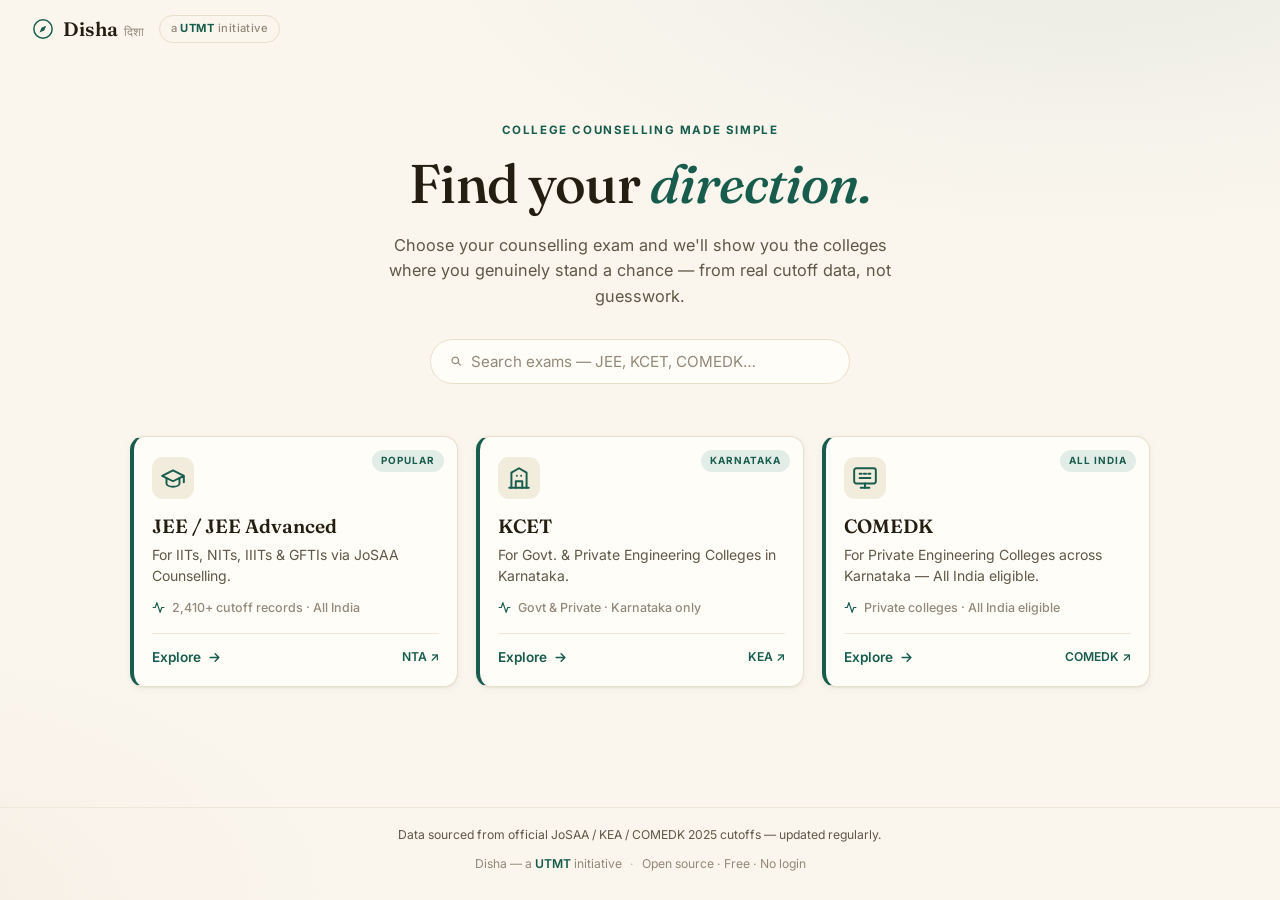
==== commit f525dd42: "Refactor the recommendation engine around a shared core Three exam engines (JEE, KCET, COMEDK) had g" ====
--- a/templates/disha_templates/index.html
+++ b/templates/disha_templates/index.html
@@ -32,223 +32,6 @@
       }
     }
   </script>
-  <style>
-    /* ── Landing page styles ─────────────────────────────────────── */
-    .landing-main {
-      padding: 56px 24px 80px;
-      max-width: 1100px;
-      margin: 0 auto;
-      text-align: center;
-    }
-    .landing-eyebrow {
-      font-size: 0.8rem;
-      font-weight: 600;
-      letter-spacing: 0.08em;
-      text-transform: uppercase;
-      color: var(--pine);
-      margin-bottom: 12px;
-    }
-    .landing-title {
-      font-family: var(--serif);
-      font-size: 2.6rem;
-      font-weight: 600;
-      color: var(--ink);
-      margin-bottom: 12px;
-      line-height: 1.2;
-    }
-    .landing-subtitle {
-      font-size: 1.1rem;
-      color: var(--ink-soft);
-      margin-bottom: 32px;
-      max-width: 560px;
-      margin-left: auto;
-      margin-right: auto;
-      line-height: 1.5;
-    }
-
-    /* ── Search ───────────────────────────────────────────────────── */
-    .exam-search-wrap {
-      max-width: 480px;
-      margin: 0 auto 40px;
-      position: relative;
-    }
-    .exam-search-wrap svg {
-      position: absolute;
-      left: 16px;
-      top: 50%;
-      transform: translateY(-50%);
-      color: var(--ink-faint);
-      pointer-events: none;
-    }
-    .exam-search {
-      width: 100%;
-      padding: 12px 16px 12px 44px;
-      border: 1px solid var(--line);
-      border-radius: 12px;
-      font-size: 0.95rem;
-      font-family: var(--sans);
-      background: var(--card);
-      color: var(--ink);
-      outline: none;
-      transition: border-color 0.2s, box-shadow 0.2s;
-    }
-    .exam-search::placeholder { color: var(--ink-faint); }
-    .exam-search:focus {
-      border-color: var(--pine);
-      box-shadow: 0 0 0 3px var(--pine-tint);
-    }
-
-    /* ── Grid ─────────────────────────────────────────────────────── */
-    .exam-grid {
-      display: grid;
-      grid-template-columns: repeat(3, 1fr);
-      gap: 24px;
-      padding: 0;
-      margin: 0;
-    }
-    @media (max-width: 900px) {
-      .exam-grid { grid-template-columns: repeat(2, 1fr); }
-    }
-    @media (max-width: 580px) {
-      .exam-grid { grid-template-columns: 1fr; }
-      .landing-title { font-size: 2rem; }
-    }
-
-    /* ── Card ─────────────────────────────────────────────────────── */
-    .exam-card {
-      position: relative;
-      display: flex;
-      flex-direction: column;
-      align-items: flex-start;
-      background: var(--card);
-      border: 1px solid var(--line);
-      border-left: 4px solid var(--pine);
-      border-radius: 12px;
-      padding: 24px 20px 20px;
-      text-decoration: none;
-      color: var(--ink);
-      transition: transform 0.18s cubic-bezier(0.0, 0.0, 0.2, 1), box-shadow 0.22s, border-color 0.22s;
-      box-shadow: 0 2px 5px rgba(0, 0, 0, 0.04), 0 1px 2px rgba(0, 0, 0, 0.02);
-      text-align: left;
-      overflow: hidden;
-    }
-    .exam-card:hover {
-      transform: translateY(-2px);
-      box-shadow: 0 8px 20px rgba(0, 0, 0, 0.06), 0 3px 6px rgba(0, 0, 0, 0.03);
-      border-color: var(--line-soft);
-      border-left-color: var(--pine-deep);
-    }
-
-    /* Badge */
-    .exam-card__badge {
-      position: absolute;
-      top: 14px;
-      right: 14px;
-      font-size: 0.7rem;
-      font-weight: 600;
-      letter-spacing: 0.04em;
-      padding: 3px 10px;
-      border-radius: 20px;
-      background: var(--pine-tint);
-      color: var(--pine);
-      line-height: 1.4;
-    }
-
-    .exam-card__icon {
-      width: 52px;
-      height: 52px;
-      border-radius: 14px;
-      background: var(--paper-deep);
-      display: flex;
-      align-items: center;
-      justify-content: center;
-      margin-bottom: 18px;
-      color: var(--pine);
-      flex-shrink: 0;
-    }
-
-    /* Title */
-    .exam-card__title {
-      font-size: 1.2rem;
-      font-weight: 700;
-      margin-bottom: 6px;
-      line-height: 1.3;
-    }
-
-    /* Description */
-    .exam-card__desc {
-      font-size: 0.9rem;
-      color: var(--ink-soft);
-      line-height: 1.5;
-      margin-bottom: 10px;
-    }
-
-    /* Stat line */
-    .exam-card__stat {
-      font-size: 0.8rem;
-      font-weight: 500;
-      color: var(--ink-soft);
-      margin-bottom: 16px;
-      display: flex;
-      align-items: center;
-      gap: 6px;
-    }
-    .exam-card__stat svg {
-      flex-shrink: 0;
-    }
-
-    /* Spacer to push bottom content down */
-    .exam-card__spacer { flex: 1; }
-
-    /* Conducting body */
-    .exam-card__conductor {
-      font-size: 0.78rem;
-      color: var(--ink-faint);
-      margin-bottom: 16px;
-      line-height: 1.4;
-    }
-    .exam-card__conductor span {
-      color: #2563eb;
-      font-weight: 500;
-      text-decoration: none;
-      border-bottom: 1px dashed #93c5fd;
-      transition: color 0.15s, border-color 0.15s;
-      cursor: pointer;
-    }
-    .exam-card__conductor span:hover {
-      color: #1d4ed8;
-      border-bottom-color: #1d4ed8;
-    }
-
-    /* CTA */
-    .exam-card__cta {
-      display: inline-flex;
-      align-items: center;
-      gap: 6px;
-      font-size: 0.88rem;
-      font-weight: 600;
-      color: var(--pine);
-      transition: gap 0.2s ease;
-    }
-    .exam-card:hover .exam-card__cta {
-      gap: 10px;
-    }
-
-    /* ── Empty state ──────────────────────────────────────────────── */
-    .exam-empty {
-      grid-column: 1 / -1;
-      text-align: center;
-      padding: 48px 24px;
-      color: var(--ink-faint);
-    }
-    .exam-empty__icon {
-      font-size: 2.5rem;
-      margin-bottom: 12px;
-    }
-    .exam-empty__text {
-      font-size: 1rem;
-    }
-  </style>
 </head>
 <body>
   <header class="topbar">
@@ -262,28 +45,31 @@
     <a class="utmt-badge" href="https://www.utmt.org" target="_blank" rel="noopener">a <strong>UTMT</strong> initiative</a>
   </header>
 
-  <main class="landing-main">
-    <p class="landing-eyebrow">College Counselling Made Simple</p>
-    <h1 class="landing-title">Find your direction.</h1>
-    <p class="landing-subtitle">Choose your counselling exam to get realistic, data-driven college recommendations.</p>
+  <main class="landing">
+    <div class="landing__head">
+      <p class="eyebrow landing__eyebrow">College counselling made simple</p>
+      <h1 class="landing__title">Find your <em>direction.</em></h1>
+      <p class="landing__lede">Choose your counselling exam and we'll show you the colleges where you genuinely
+        stand a chance — from real cutoff data, not guesswork.</p>
 
-    <div class="exam-search-wrap">
-      <svg width="16" height="16" viewBox="0 0 24 24" fill="none" stroke="currentColor" stroke-width="2.2" stroke-linecap="round" stroke-linejoin="round" aria-hidden="true">
-        <circle cx="11" cy="11" r="8"></circle><path d="M21 21l-4.3-4.3"></path>
-      </svg>
-      <input type="search" class="exam-search" id="exam-search" placeholder="Search exams (e.g. JEE, KCET, COMEDK)..." aria-label="Search exams" />
+      <div class="searchbox searchbox--landing">
+        <svg width="14" height="14" viewBox="0 0 20 20" aria-hidden="true">
+          <path
+            d="M9 3.5a5.5 5.5 0 1 0 3.4 9.8l3.2 3.2a.9.9 0 0 0 1.3-1.3l-3.2-3.2A5.5 5.5 0 0 0 9 3.5zm-3.7 5.5a3.7 3.7 0 1 1 7.4 0 3.7 3.7 0 0 1-7.4 0z"
+            fill="currentColor" />
+        </svg>
+        <input type="search" id="exam-search" placeholder="Search exams — JEE, KCET, COMEDK…" aria-label="Search exams" />
+      </div>
     </div>
 
-    <div id="exam-grid-container">
+    <div id="exam-grid-container" aria-live="polite">
       <!-- JS renders exam cards here -->
     </div>
   </main>
 
-  <footer class="footer" style="flex-direction: column; align-items: center; gap: 12px;">
-    <div style="text-align: center; color: var(--ink-soft); max-width: 600px; padding: 0 16px;">
-      Data sourced from official JoSAA/KEA/COMEDK 2025 cutoffs — updated regularly.
-    </div>
-    <div>
+  <footer class="footer footer--landing">
+    <p class="footer__note">Data sourced from official JoSAA / KEA / COMEDK 2025 cutoffs — updated regularly.</p>
+    <div class="footer__row">
       <span>Disha — a <a href="https://www.utmt.org" target="_blank" rel="noopener">UTMT</a> initiative</span>
       <span class="footer__sep" aria-hidden="true">·</span>
       <span>Open source · Free · No login</span>
--- a/templates/disha_templates/css/style.css
+++ b/templates/disha_templates/css/style.css
@@ -559,6 +559,263 @@
   }
 }
 
+/* ── Landing / exam picker ─────────────────────────────────────────────────
+   The front door. Deliberately built from the same atoms as the welcome view
+   (.eyebrow, serif display title, lede) and the result cards (.ccard) so the
+   first screen already reads as the same product as everything behind it.
+   ──────────────────────────────────────────────────────────────────────── */
+
+.landing {
+  flex: 1;
+  width: 100%;
+  max-width: 1060px;
+  margin: 0 auto;
+  padding: clamp(24px, 6vw, 64px) 20px clamp(48px, 8vw, 80px);
+}
+
+.landing__head {
+  display: flex;
+  flex-direction: column;
+  align-items: center;
+  text-align: center;
+}
+
+.landing__eyebrow {
+  animation: rise 0.6s var(--ease-out) both;
+}
+
+.landing__title {
+  font-family: var(--serif);
+  font-size: clamp(2.1rem, 6.5vw, 3.4rem);
+  line-height: 1.12;
+  font-weight: 500;
+  letter-spacing: -0.015em;
+  margin-top: 14px;
+  animation: rise 0.6s var(--ease-out) 0.08s both;
+}
+
+.landing__title em {
+  font-style: italic;
+  color: var(--pine);
+}
+
+.landing__lede {
+  margin-top: 18px;
+  max-width: 52ch;
+  font-size: 1.02rem;
+  color: var(--ink-soft);
+  animation: rise 0.6s var(--ease-out) 0.16s both;
+}
+
+/* search — the toolbar .searchbox pill, sized for a centred hero.
+   Doubled class: the base .searchbox rules live further down this file. */
+.searchbox.searchbox--landing {
+  flex: none;
+  width: min(100%, 420px);
+  margin: 30px auto 0;
+  padding: 0 18px;
+  animation: rise 0.6s var(--ease-out) 0.24s both;
+}
+
+.searchbox.searchbox--landing input {
+  font-size: 0.95rem;
+  padding: 12px 0;
+}
+
+/* ── Exam grid ─────────────────────────────────────────────────────────── */
+
+.exam-grid {
+  display: grid;
+  /* min() guard so the track can never out-grow a very narrow phone viewport */
+  grid-template-columns: repeat(auto-fit, minmax(min(268px, 100%), 1fr));
+  gap: 18px;
+  margin-top: clamp(36px, 6vw, 52px);
+}
+
+/* ── Exam card ───────────────────────────────────────────────────────────
+   Same shell as .ccard: cream card, hairline rule, 4px accent edge, warm
+   shadow. Hover borrows .goal-card's pine-tint response so the whole surface
+   reads as one tappable choice. */
+
+.exam-card {
+  position: relative;
+  display: flex;
+  flex-direction: column;
+  background: var(--card);
+  border: 1px solid var(--line);
+  border-left: 4px solid var(--pine);
+  border-radius: var(--radius);
+  padding: 20px 18px 18px;
+  box-shadow: var(--shadow-sm);
+  transition: transform 0.18s var(--ease-out), box-shadow 0.22s, border-color 0.2s;
+  animation: rise 0.5s var(--ease-out) both;
+  animation-delay: calc(0.3s + var(--i, 0) * 0.06s);
+}
+
+.exam-card:hover {
+  transform: translateY(-3px);
+  box-shadow: var(--shadow-md);
+  border-color: var(--pine);
+}
+
+/* stretched link: the whole card is the target, but the markup stays a single
+   anchor around the title — no nested interactives, no click handlers. */
+.exam-card__link {
+  color: inherit;
+  text-decoration: none;
+}
+
+.exam-card__link::after {
+  content: "";
+  position: absolute;
+  inset: 0;
+  border-radius: inherit;
+}
+
+.exam-card__link:focus-visible {
+  outline: none;
+}
+
+.exam-card:focus-within {
+  border-color: var(--pine);
+}
+
+.exam-card__link:focus-visible::after {
+  outline: 2.5px solid var(--pine);
+  outline-offset: 2px;
+}
+
+.exam-card__badge {
+  position: absolute;
+  top: 13px;
+  right: 13px;
+  font-size: 0.62rem;
+  font-weight: 700;
+  letter-spacing: 0.1em;
+  text-transform: uppercase;
+  padding: 4px 9px;
+  border-radius: 999px;
+  background: var(--pine-tint);
+  color: var(--pine);
+  line-height: 1.4;
+}
+
+.exam-card__icon {
+  display: inline-flex;
+  align-items: center;
+  justify-content: center;
+  width: 42px;
+  height: 42px;
+  flex: none;
+  border-radius: 11px;
+  background: var(--paper-deep);
+  color: var(--pine);
+  margin-bottom: 15px;
+  transition: background-color 0.2s;
+}
+
+.exam-card:hover .exam-card__icon {
+  background: #d2e2da;
+}
+
+.exam-card__title {
+  font-family: var(--serif);
+  font-size: 1.2rem;
+  font-weight: 600;
+  line-height: 1.25;
+}
+
+.exam-card__desc {
+  margin-top: 6px;
+  font-size: 0.875rem;
+  color: var(--ink-soft);
+  line-height: 1.5;
+}
+
+.exam-card__stat {
+  display: flex;
+  align-items: center;
+  gap: 7px;
+  margin-top: 12px;
+  font-size: 0.78rem;
+  font-weight: 500;
+  color: var(--ink-faint);
+}
+
+.exam-card__stat svg {
+  flex: none;
+  color: var(--pine);
+}
+
+/* pushes the footer of every card onto the same baseline */
+.exam-card__spacer {
+  flex: 1;
+  min-height: 16px;
+}
+
+.exam-card__foot {
+  display: flex;
+  align-items: center;
+  justify-content: space-between;
+  gap: 12px;
+  padding-top: 13px;
+  border-top: 1px solid var(--line-soft);
+  font-size: 0.76rem;
+  color: var(--ink-faint);
+}
+
+.exam-card__official {
+  position: relative;
+  z-index: 1;
+  color: var(--pine);
+  font-weight: 600;
+  text-decoration: none;
+  white-space: nowrap;
+}
+
+.exam-card__official:hover {
+  text-decoration: underline;
+}
+
+.exam-card__cta {
+  display: inline-flex;
+  align-items: center;
+  gap: 6px;
+  font-size: 0.85rem;
+  font-weight: 600;
+  color: var(--pine);
+  transition: gap 0.2s var(--ease-out);
+}
+
+.exam-card:hover .exam-card__cta {
+  gap: 10px;
+}
+
+.exam-grid .empty-state {
+  grid-column: 1 / -1;
+}
+
+/* ── Landing footer ────────────────────────────────────────────────────── */
+
+.footer.footer--landing {
+  flex-direction: column;
+  align-items: center;
+  gap: 10px;
+  text-align: center;
+}
+
+.footer__note {
+  max-width: 62ch;
+  color: var(--ink-soft);
+}
+
+.footer__row {
+  display: flex;
+  flex-wrap: wrap;
+  justify-content: center;
+  gap: 8px;
+}
+
 .offline-note {
   margin: 28px auto 0;
   max-width: 420px;
@@ -813,6 +1070,25 @@
   color: #fdfbf4;
   font-weight: 600;
   box-shadow: 0 2px 6px rgba(14, 66, 55, 0.15);
+}
+
+/* a combination the dataset has no published cutoff for */
+.choice[disabled] {
+  opacity: 0.4;
+  cursor: default;
+  pointer-events: none;
+  text-decoration: line-through;
+}
+
+/* the composed code echoed back under a two-axis picker (KCET) */
+.category-code {
+  margin-top: 18px;
+}
+
+.category-code kbd {
+  font-weight: 700;
+  color: var(--pine);
+  letter-spacing: 0.04em;
 }
 
 /* goal cards */
